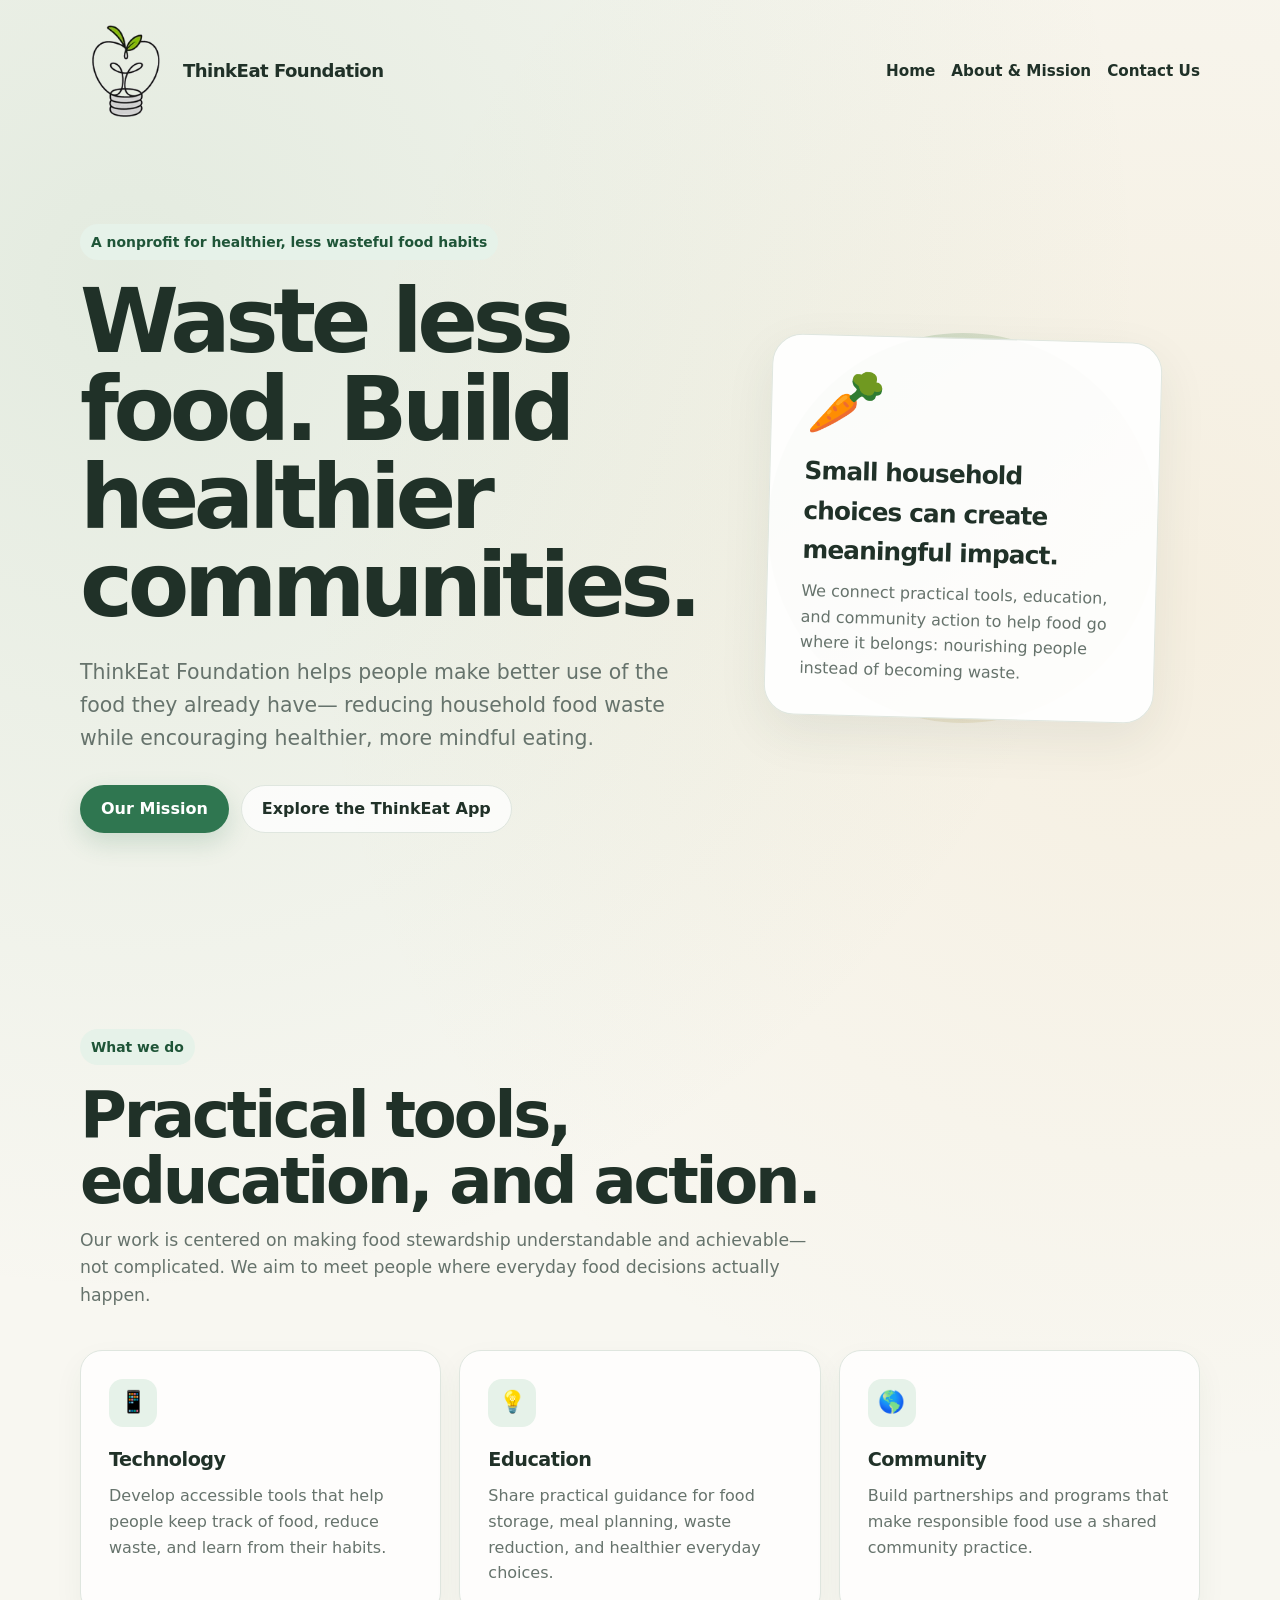
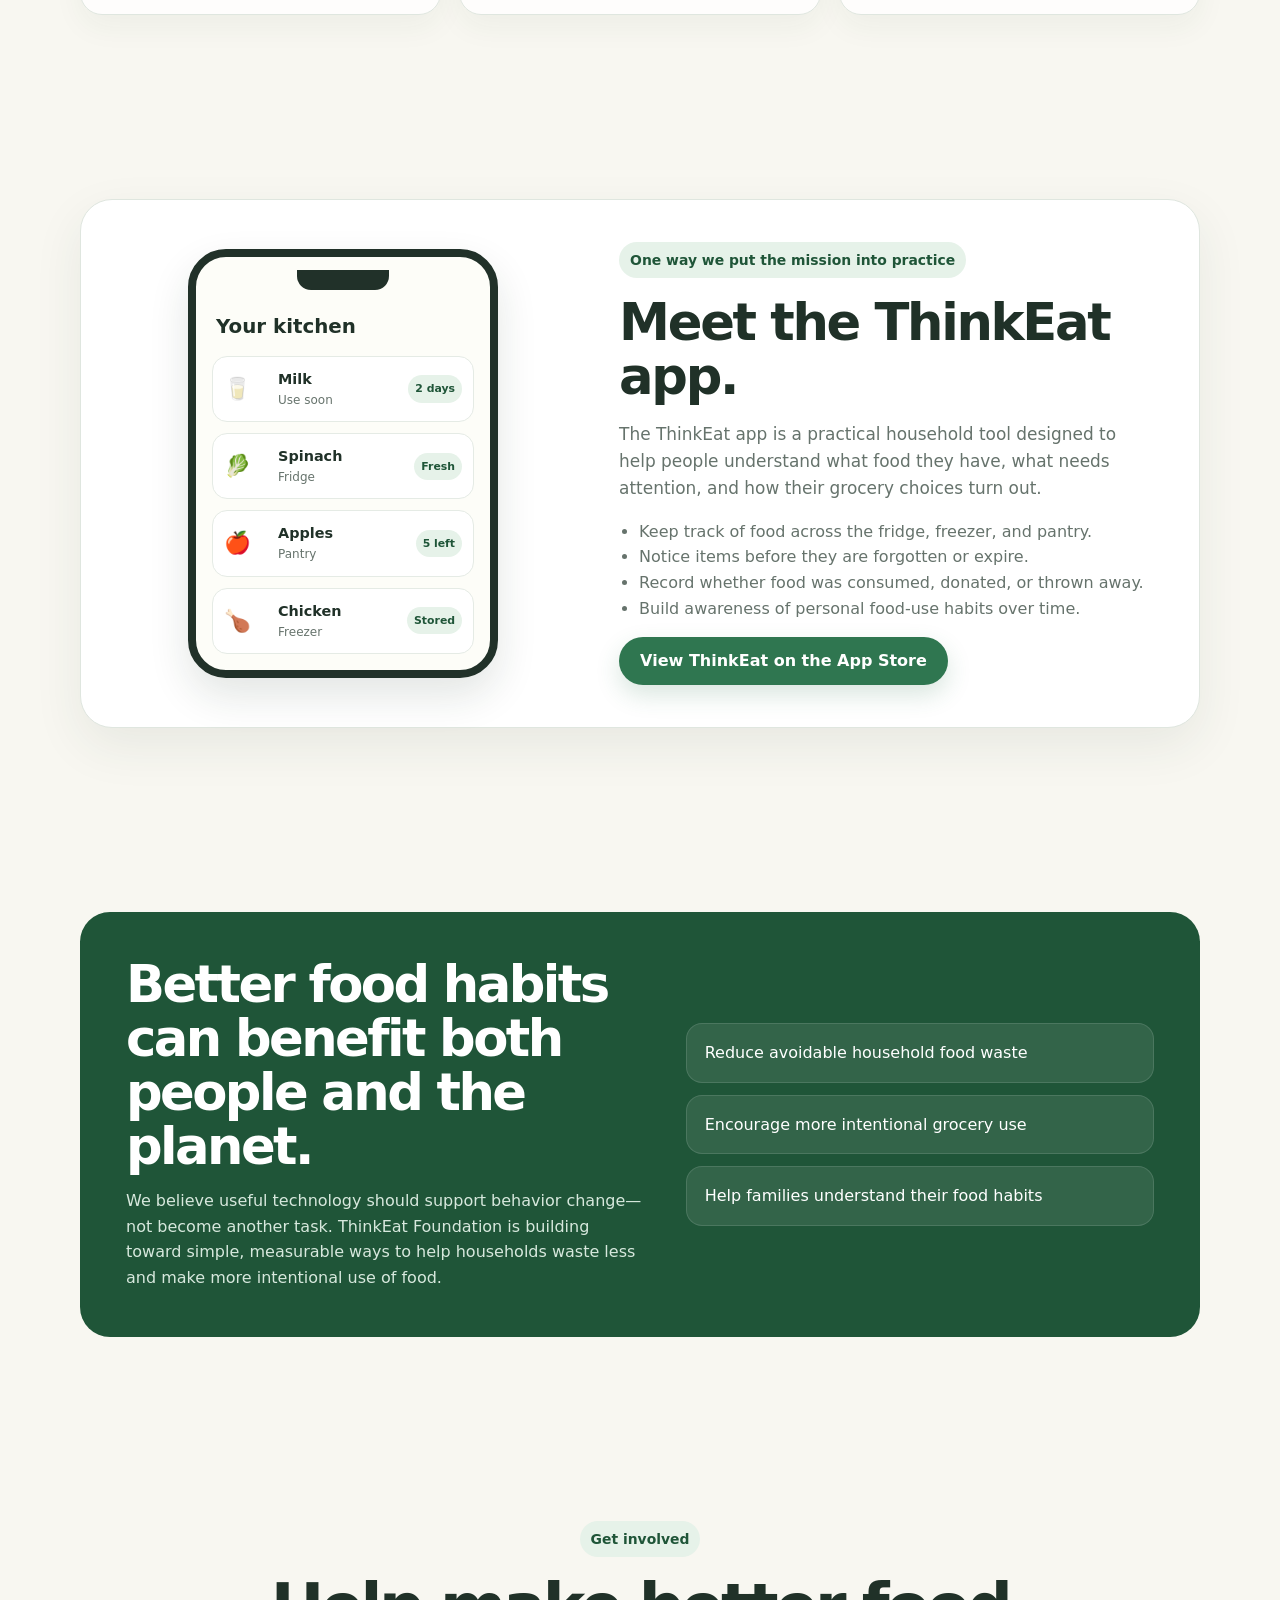
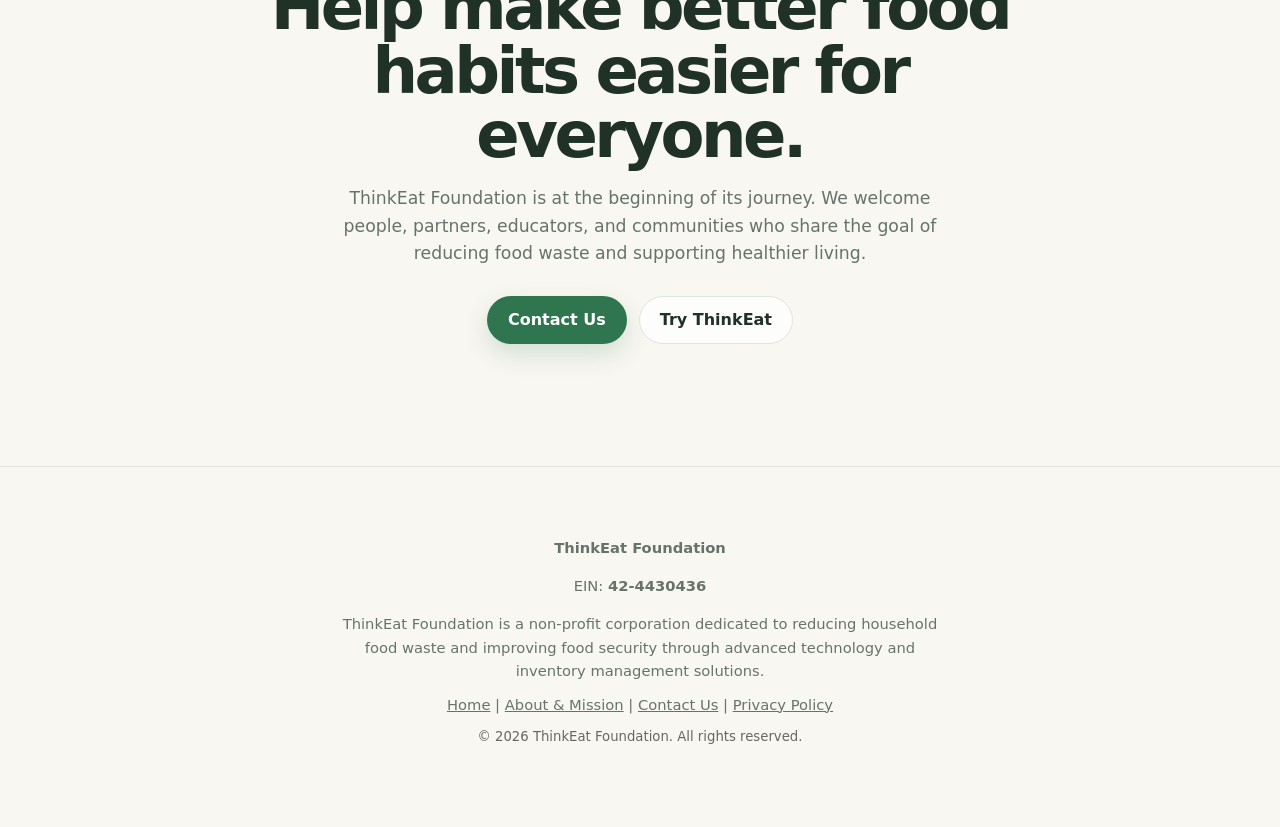
==== index.html @ 9c3da6f4 "Remove mailing address from public website" ====
<!doctype html>
<html lang="en">
<head>
  <meta charset="utf-8" />
  <meta name="viewport" content="width=device-width, initial-scale=1" />
  <title>ThinkEat Foundation — Less Food Waste. Healthier Communities.</title>
  <link rel="icon" type="image/png" href="[data-uri]" />
  <meta name="description" content="ThinkEat Foundation is a nonprofit working to reduce food waste and help people make healthier, more mindful use of the food they already have." />
  <style>
    :root{
      --bg:#f8f7f1;
      --surface:#ffffff;
      --ink:#203128;
      --muted:#66736c;
      --green:#2f7650;
      --green-dark:#1f5538;
      --green-soft:#e6f2e9;
      --gold:#dca54a;
      --line:#dfe6df;
      --radius:22px;
      --shadow:0 18px 50px rgba(36,70,49,.08);
      --max:1120px;
    }
    *{box-sizing:border-box}
    html{scroll-behavior:smooth}
    body{
      margin:0;
      font-family:Inter,ui-sans-serif,system-ui,-apple-system,BlinkMacSystemFont,"Segoe UI",sans-serif;
      color:var(--ink);
      background:
        radial-gradient(circle at 10% 7%,rgba(77,148,97,.12),transparent 26%),
        radial-gradient(circle at 92% 15%,rgba(220,165,74,.10),transparent 24%),
        var(--bg);
      line-height:1.6;
    }
    a{color:inherit}
    .wrap{width:min(calc(100% - 40px),var(--max));margin:auto}
    .nav{
      display:flex;align-items:center;justify-content:space-between;
      gap:22px;padding:25px 0;
    }
    .brand{
      display:flex;align-items:center;gap:11px;
      text-decoration:none;font-size:1.13rem;font-weight:800;letter-spacing:-.03em;
    }
    .mark svg{width:100%;height:100%;display:block}
    .mark{
      width:92px;height:92px;flex:0 0 auto;
      display:block;background:transparent;overflow:visible;
    }
    .mark img{width:100%;height:100%;display:block;object-fit:contain}
    .navlinks{display:flex;gap:16px;align-items:center;flex-wrap:wrap;font-size:.95rem;font-weight:700}
    .navlinks a{text-decoration:none}
    .button{
      display:inline-flex;align-items:center;justify-content:center;
      min-height:48px;padding:0 20px;border-radius:999px;
      text-decoration:none;font-weight:750;border:1px solid transparent;
      transition:.16s ease;
    }
    .button:hover{transform:translateY(-1px)}
    .primary{background:var(--green);color:#fff;box-shadow:0 10px 24px rgba(47,118,80,.18)}
    .primary:hover{background:var(--green-dark)}
    .secondary{background:rgba(255,255,255,.76);border-color:var(--line)}
    .hero{
      display:grid;grid-template-columns:1.08fr .92fr;gap:64px;
      align-items:center;padding:82px 0 104px;
    }
    .eyebrow{
      display:inline-flex;padding:7px 11px;border-radius:999px;
      background:var(--green-soft);color:var(--green-dark);
      font-size:.87rem;font-weight:800;margin-bottom:18px;
    }
    h1{
      margin:0;max-width:760px;
      font-size:clamp(3rem,7vw,5.8rem);
      line-height:.98;letter-spacing:-.06em;
    }
    .hero p{
      max-width:690px;margin:27px 0 30px;
      font-size:clamp(1.08rem,2vw,1.28rem);color:var(--muted);
    }
    .actions{display:flex;gap:12px;flex-wrap:wrap}
    .hero-art{
      position:relative;min-height:460px;display:grid;place-items:center;
    }
    .circle{
      position:absolute;width:390px;height:390px;border-radius:50%;
      background:linear-gradient(145deg,rgba(64,137,87,.22),rgba(220,165,74,.16));
    }
    .mission-card{
      position:relative;width:min(390px,88vw);padding:34px;
      background:rgba(255,255,255,.92);border:1px solid var(--line);
      border-radius:30px;box-shadow:var(--shadow);transform:rotate(1.5deg);
    }
    .mission-card .big{font-size:4rem;line-height:1}
    .mission-card h3{font-size:1.55rem;margin:18px 0 8px;letter-spacing:-.035em}
    .mission-card p{margin:0;font-size:1rem;color:var(--muted)}
    section{padding:92px 0}
    .section-head{max-width:760px;margin-bottom:40px}
    .section-head h2{
      margin:0 0 12px;font-size:clamp(2.25rem,5vw,4rem);
      line-height:1.03;letter-spacing:-.05em;
    }
    .section-head p{margin:0;color:var(--muted);font-size:1.08rem}
    .grid3{display:grid;grid-template-columns:repeat(3,1fr);gap:18px}
    .card{
      background:rgba(255,255,255,.82);border:1px solid var(--line);
      border-radius:var(--radius);padding:28px;box-shadow:0 12px 30px rgba(36,70,49,.05);
    }
    .icon{
      width:48px;height:48px;border-radius:14px;display:grid;place-items:center;
      background:var(--green-soft);font-size:1.35rem;margin-bottom:18px;
    }
    .card h3{margin:0 0 8px;font-size:1.2rem;letter-spacing:-.025em}
    .card p{margin:0;color:var(--muted)}
    .app{
      display:grid;grid-template-columns:.9fr 1.1fr;gap:56px;align-items:center;
      padding:42px;border-radius:32px;background:#fff;border:1px solid var(--line);
      box-shadow:var(--shadow);
    }
    .phone{
      width:min(310px,85vw);margin:auto;padding:16px;
      border:8px solid #213129;border-radius:38px;background:#fdfdf8;
      box-shadow:0 18px 40px rgba(22,46,30,.12);
    }
    .notch{width:92px;height:20px;background:#213129;margin:-3px auto 15px;border-radius:0 0 14px 14px}
    .screen{display:grid;gap:11px}
    .screen h4{margin:6px 4px 2px;font-size:1.24rem}
    .food{
      display:grid;grid-template-columns:44px 1fr auto;align-items:center;gap:10px;
      border:1px solid #e5ebe5;border-radius:15px;padding:11px;background:#fff;
    }
    .food span:first-child{font-size:1.35rem}
    .food strong{display:block;font-size:.9rem}
    .food small{display:block;color:var(--muted);font-size:.75rem}
    .tag{font-size:.68rem;padding:5px 7px;border-radius:999px;background:var(--green-soft);color:var(--green-dark);font-weight:800}
    .appcopy h2{font-size:clamp(2rem,4vw,3.25rem);line-height:1.05;letter-spacing:-.045em;margin:0 0 16px}
    .appcopy p{color:var(--muted);font-size:1.06rem}
    .appcopy ul{padding-left:20px;color:var(--muted)}
    .impact-band{
      background:var(--green-dark);color:#fff;border-radius:30px;padding:46px;
      display:grid;grid-template-columns:1.05fr .95fr;gap:42px;align-items:center;
    }
    .impact-band h2{margin:0;font-size:clamp(2.1rem,4vw,3.6rem);line-height:1.05;letter-spacing:-.05em}
    .impact-band p{margin:15px 0 0;color:#d7e8dd}
    .impact-points{display:grid;gap:12px}
    .impact-points div{
      padding:16px 18px;border-radius:16px;background:rgba(255,255,255,.09);
      border:1px solid rgba(255,255,255,.12);
    }
    .cta{text-align:center;max-width:820px;margin:auto}
    .cta h2{font-size:clamp(2.3rem,5vw,4.3rem);line-height:1;letter-spacing:-.055em;margin:0 0 18px}
    .cta p{color:var(--muted);font-size:1.08rem;margin:0 auto 28px;max-width:650px}
    footer{
      border-top:1px solid var(--line);padding:34px 0 46px;margin-top:30px;
      color:var(--muted);font-size:.92rem;
    }
    .footer-inner{display:flex;justify-content:space-between;gap:20px;flex-wrap:wrap}
    .footer-legal{display:flex;gap:18px;align-items:center;flex-wrap:wrap}
    .footer-legal a{color:var(--green-dark);text-decoration:none}
    .footer-legal a:hover{text-decoration:underline}
    @media(max-width:820px){
      .hero,.app,.impact-band{grid-template-columns:1fr}
      .hero{padding-top:48px;gap:34px}
      .hero-art{min-height:370px}
      .grid3{grid-template-columns:1fr}
      .app{padding:28px}
      section{padding:70px 0}
    }
    @media(max-width:700px){.nav{align-items:flex-start;flex-direction:column;gap:13px;padding:16px 0}}
  </style>
</head>
<body>
  <header class="wrap">
    <nav class="nav">
      <a class="brand" href="index.html" aria-label="ThinkEat Foundation home">
        <span class="mark"><img src="[data-uri]" alt="ThinkEat Foundation logo" /></span>
        <span>ThinkEat Foundation</span>
      </a>
      <div class="navlinks">
        <a href="index.html">Home</a>
        <a href="about.html">About &amp; Mission</a>
        <a href="contact.html">Contact Us</a>
      </div>
    </nav>
  </header>

  <main id="top">
    <div class="wrap hero">
      <div>
        <span class="eyebrow">A nonprofit for healthier, less wasteful food habits</span>
        <h1>Waste less food. Build healthier communities.</h1>
        <p>
          ThinkEat Foundation helps people make better use of the food they already have—
          reducing household food waste while encouraging healthier, more mindful eating.
        </p>
        <div class="actions">
          <a class="button primary" href="about.html">Our Mission</a>
          <a class="button secondary" href="about.html">Explore the ThinkEat App</a>
        </div>
      </div>

      <div class="hero-art" aria-hidden="true">
        <div class="circle"></div>
        <div class="mission-card">
          <div class="big">🥕</div>
          <h3>Small household choices can create meaningful impact.</h3>
          <p>
            We connect practical tools, education, and community action to help food go
            where it belongs: nourishing people instead of becoming waste.
          </p>
        </div>
      </div>
    </div>

    <section id="work">
      <div class="wrap">
        <div class="section-head">
          <span class="eyebrow">What we do</span>
          <h2>Practical tools, education, and action.</h2>
          <p>
            Our work is centered on making food stewardship understandable and achievable—
            not complicated. We aim to meet people where everyday food decisions actually happen.
          </p>
        </div>

        <div class="grid3">
          <article class="card">
            <div class="icon">📱</div>
            <h3>Technology</h3>
            <p>Develop accessible tools that help people keep track of food, reduce waste, and learn from their habits.</p>
          </article>
          <article class="card">
            <div class="icon">💡</div>
            <h3>Education</h3>
            <p>Share practical guidance for food storage, meal planning, waste reduction, and healthier everyday choices.</p>
          </article>
          <article class="card">
            <div class="icon">🌎</div>
            <h3>Community</h3>
            <p>Build partnerships and programs that make responsible food use a shared community practice.</p>
          </article>
        </div>
      </div>
    </section>

    <section id="app">
      <div class="wrap">
        <div class="app">
          <div>
            <div class="phone" aria-label="Illustration of the ThinkEat app">
              <div class="notch"></div>
              <div class="screen">
                <h4>Your kitchen</h4>
                <div class="food">
                  <span>🥛</span><div><strong>Milk</strong><small>Use soon</small></div><span class="tag">2 days</span>
                </div>
                <div class="food">
                  <span>🥬</span><div><strong>Spinach</strong><small>Fridge</small></div><span class="tag">Fresh</span>
                </div>
                <div class="food">
                  <span>🍎</span><div><strong>Apples</strong><small>Pantry</small></div><span class="tag">5 left</span>
                </div>
                <div class="food">
                  <span>🍗</span><div><strong>Chicken</strong><small>Freezer</small></div><span class="tag">Stored</span>
                </div>
              </div>
            </div>
          </div>

          <div class="appcopy">
            <span class="eyebrow">One way we put the mission into practice</span>
            <h2>Meet the ThinkEat app.</h2>
            <p>
              The ThinkEat app is a practical household tool designed to help people understand
              what food they have, what needs attention, and how their grocery choices turn out.
            </p>
            <ul>
              <li>Keep track of food across the fridge, freezer, and pantry.</li>
              <li>Notice items before they are forgotten or expire.</li>
              <li>Record whether food was consumed, donated, or thrown away.</li>
              <li>Build awareness of personal food-use habits over time.</li>
            </ul>
            <a class="button primary" href="https://apps.apple.com/us/app/thinkeat/id6796200052">View ThinkEat on the App Store</a>
          </div>
        </div>
      </div>
    </section>

    <section>
      <div class="wrap">
        <div class="impact-band">
          <div>
            <h2>Better food habits can benefit both people and the planet.</h2>
            <p>
              We believe useful technology should support behavior change—not become another task.
              ThinkEat Foundation is building toward simple, measurable ways to help households waste
              less and make more intentional use of food.
            </p>
          </div>
          <div class="impact-points">
            <div>Reduce avoidable household food waste</div>
            <div>Encourage more intentional grocery use</div>
            <div>Help families understand their food habits</div>
          </div>
        </div>
      </div>
    </section>

    <section id="get-involved">
      <div class="wrap cta">
        <span class="eyebrow">Get involved</span>
        <h2>Help make better food habits easier for everyone.</h2>
        <p>
          ThinkEat Foundation is at the beginning of its journey. We welcome people, partners,
          educators, and communities who share the goal of reducing food waste and supporting healthier living.
        </p>
        <div class="actions" style="justify-content:center">
          <a class="button primary" href="contact.html">Contact Us</a>
          <a class="button secondary" href="about.html">Try ThinkEat</a>
        </div>
      </div>
    </section>
  </main>

  <footer>
    <div style="text-align: center; padding: 20px; line-height: 1.6;">
      <p><strong>ThinkEat Foundation</strong></p>
      <p>EIN: <strong>42-4430436</strong></p>
      <p style="max-width: 600px; margin: 0 auto;">ThinkEat Foundation is a non-profit corporation dedicated to reducing household food waste and improving food security through advanced technology and inventory management solutions.</p>
      <nav style="margin-top: 10px;" aria-label="Site navigation">
        <a href="index.html">Home</a> |
        <a href="about.html">About &amp; Mission</a> |
        <a href="contact.html">Contact Us</a> |
        <a href="privacy.html">Privacy Policy</a>
      </nav>
      <p style="font-size: 0.9em; color: #666; margin-top: 10px;">© 2026 ThinkEat Foundation. All rights reserved.</p>
    </div>
  </footer>
</body>
</html>
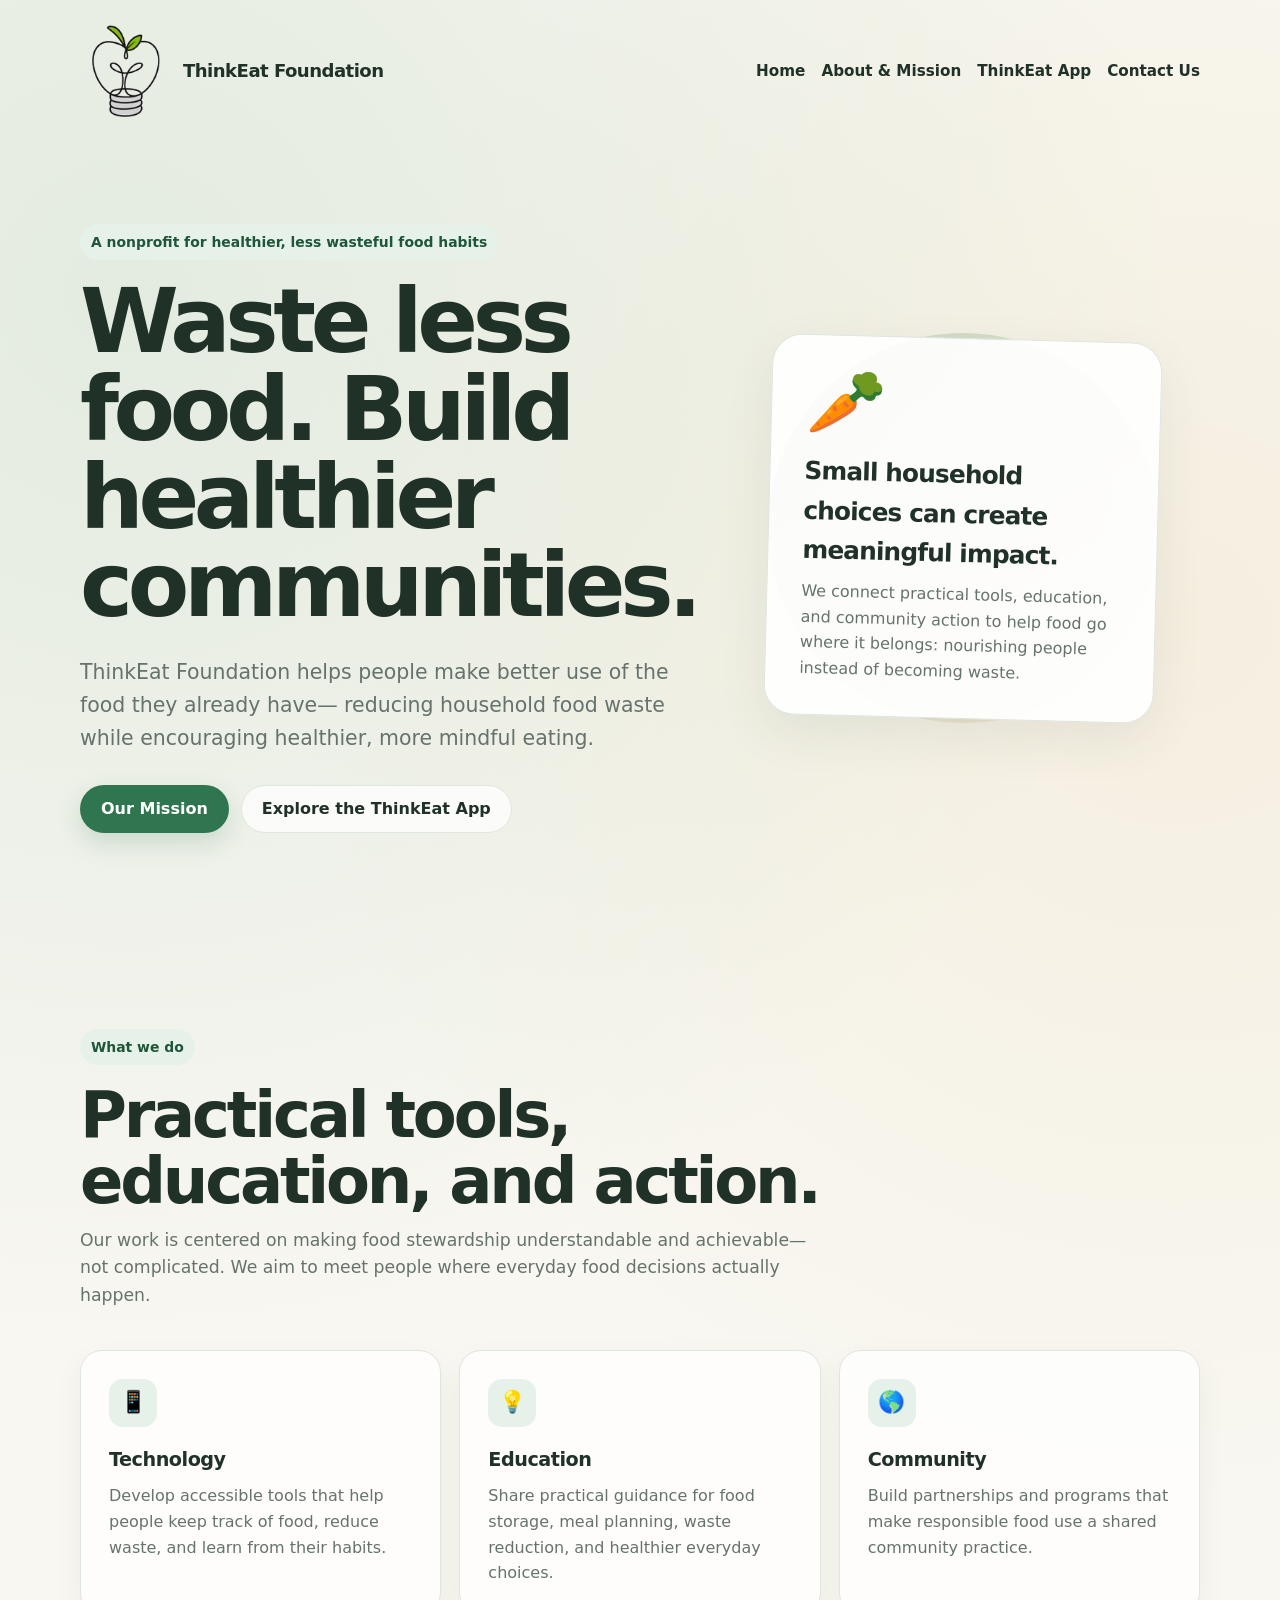
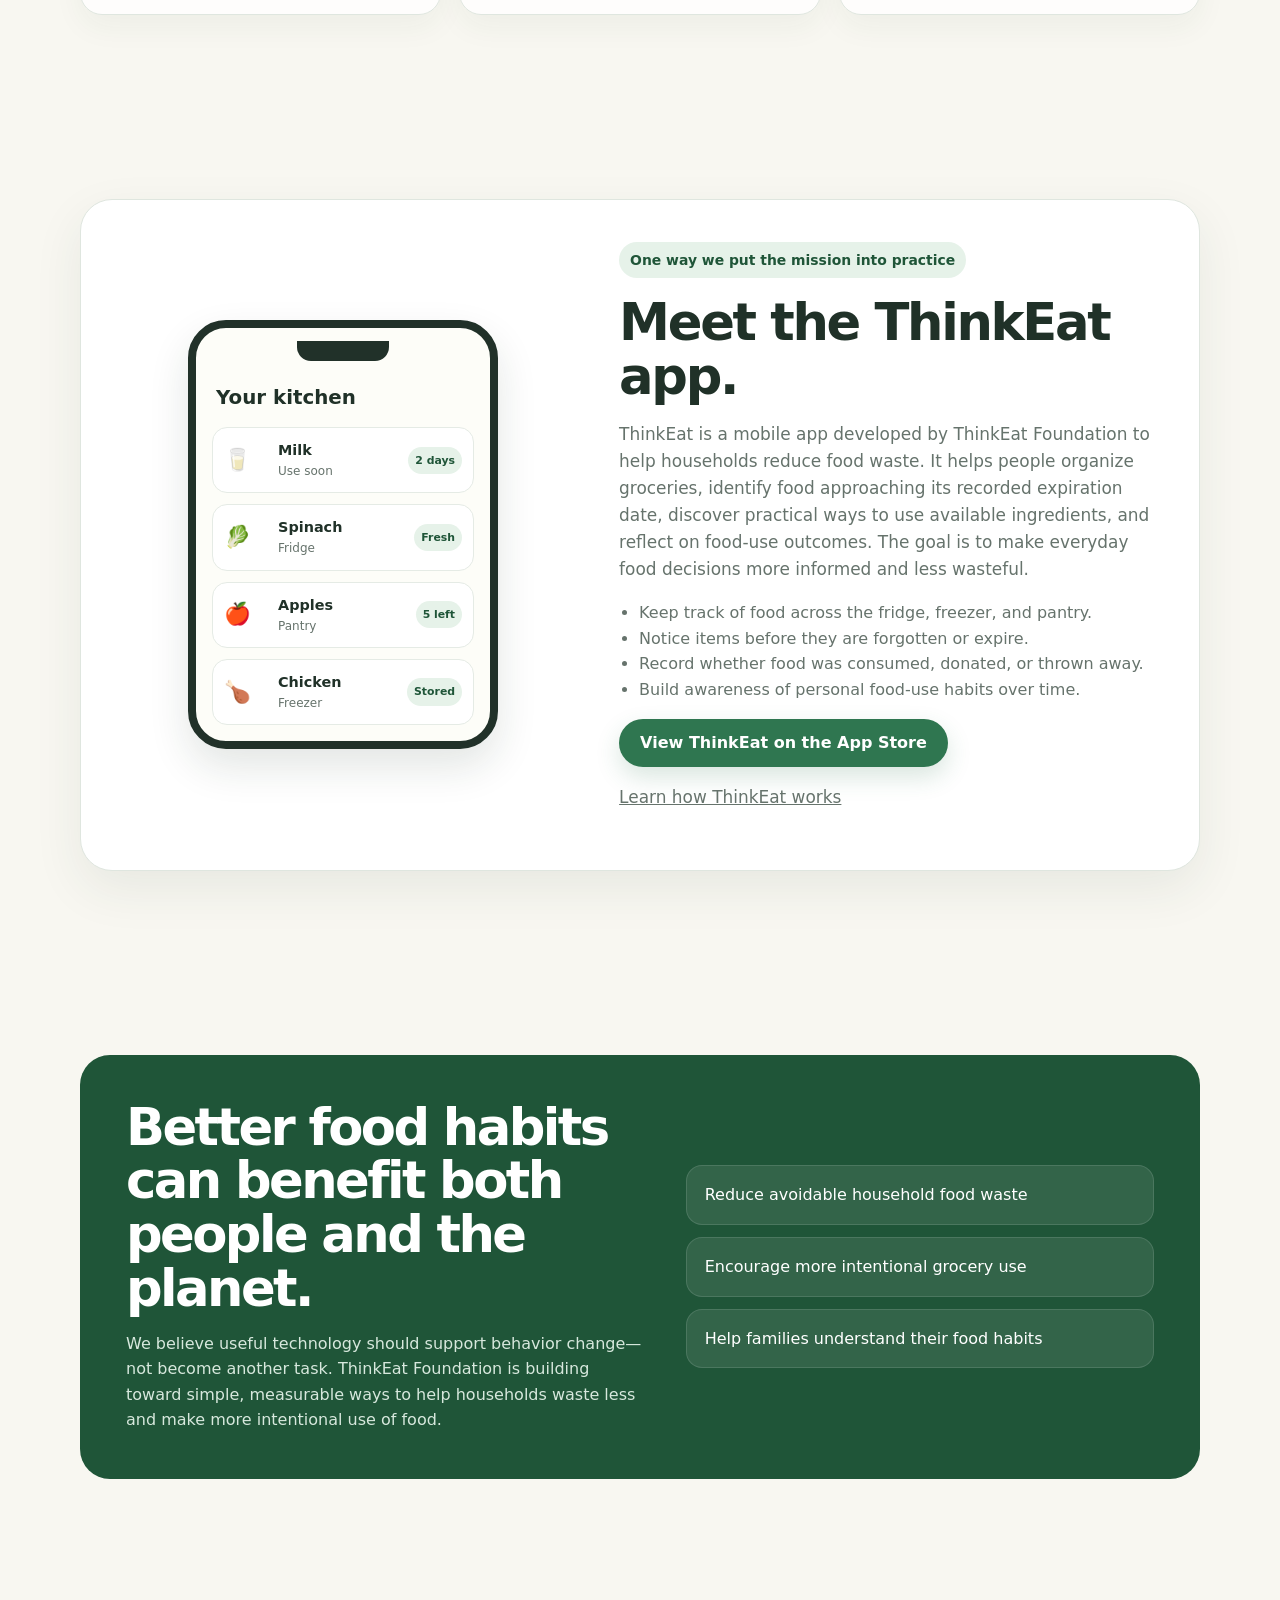
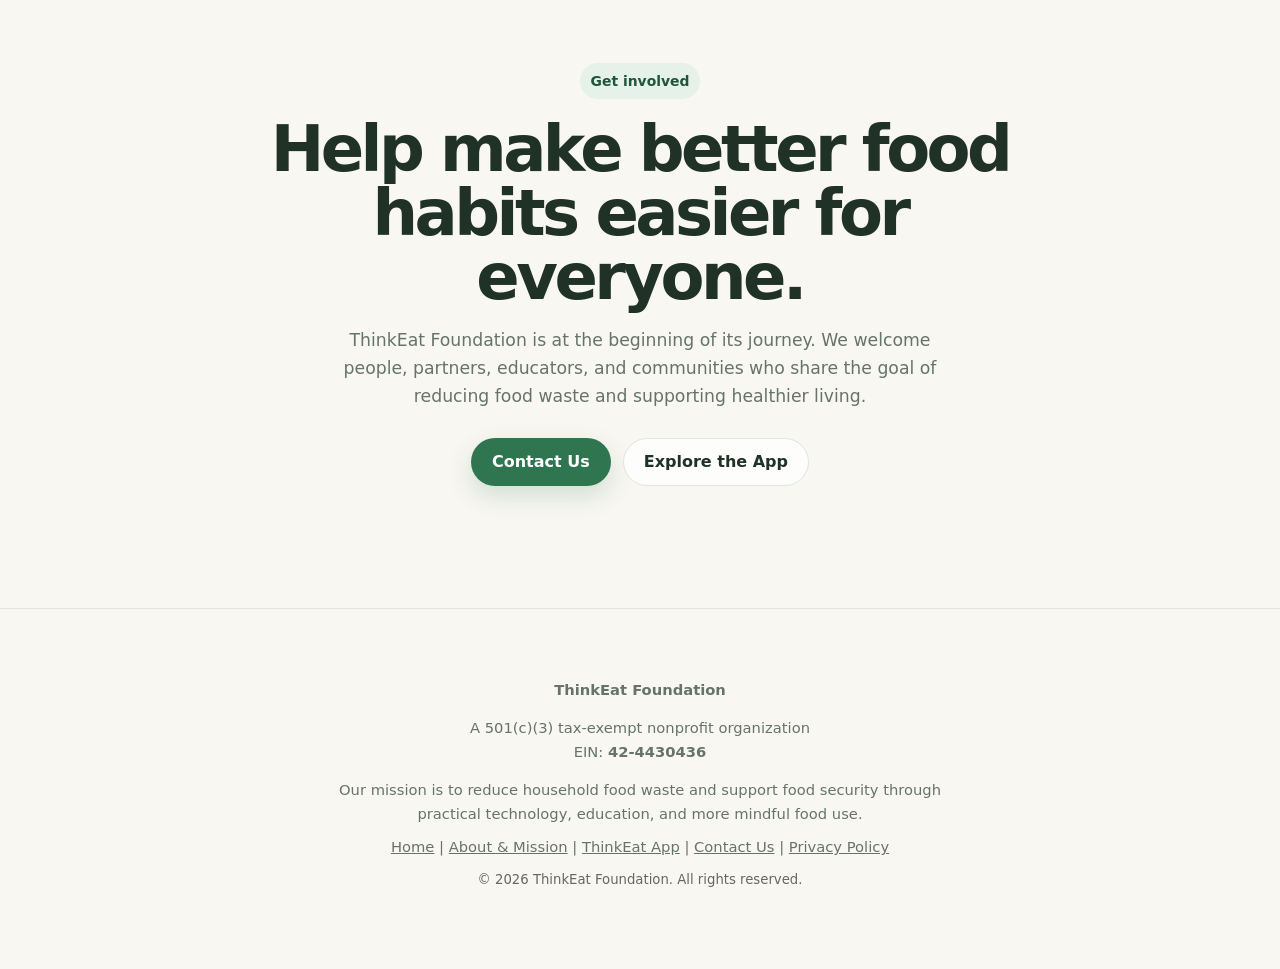
==== commit 49db9125: "Improve nonprofit identity, navigation and website content" ====
--- a/index.html
+++ b/index.html
@@ -169,6 +169,8 @@
     }
     @media(max-width:700px){.nav{align-items:flex-start;flex-direction:column;gap:13px;padding:16px 0}}
   </style>
+  <script src="analytics-config.js" defer></script>
+  <script src="analytics.js" defer></script>
 </head>
 <body>
   <header class="wrap">
@@ -180,7 +182,7 @@
       <div class="navlinks">
         <a href="index.html">Home</a>
         <a href="about.html">About &amp; Mission</a>
-        <a href="contact.html">Contact Us</a>
+        <a href="app.html">ThinkEat App</a> <a href="contact.html">Contact Us</a>
       </div>
     </nav>
   </header>
@@ -196,7 +198,7 @@
         </p>
         <div class="actions">
           <a class="button primary" href="about.html">Our Mission</a>
-          <a class="button secondary" href="about.html">Explore the ThinkEat App</a>
+          <a class="button secondary" href="app.html">Explore the ThinkEat App</a>
         </div>
       </div>
 
@@ -272,8 +274,7 @@
             <span class="eyebrow">One way we put the mission into practice</span>
             <h2>Meet the ThinkEat app.</h2>
             <p>
-              The ThinkEat app is a practical household tool designed to help people understand
-              what food they have, what needs attention, and how their grocery choices turn out.
+              ThinkEat is a mobile app developed by ThinkEat Foundation to help households reduce food waste. It helps people organize groceries, identify food approaching its recorded expiration date, discover practical ways to use available ingredients, and reflect on food-use outcomes. The goal is to make everyday food decisions more informed and less wasteful.
             </p>
             <ul>
               <li>Keep track of food across the fridge, freezer, and pantry.</li>
@@ -281,7 +282,7 @@
               <li>Record whether food was consumed, donated, or thrown away.</li>
               <li>Build awareness of personal food-use habits over time.</li>
             </ul>
-            <a class="button primary" href="https://apps.apple.com/us/app/thinkeat/id6796200052">View ThinkEat on the App Store</a>
+            <a class="button primary" href="https://apps.apple.com/us/app/thinkeat/id6796200052" rel="noopener noreferrer" target="_blank">View ThinkEat on the App Store</a><p><a href="app.html">Learn how ThinkEat works</a></p>
           </div>
         </div>
       </div>
@@ -317,25 +318,12 @@
         </p>
         <div class="actions" style="justify-content:center">
           <a class="button primary" href="contact.html">Contact Us</a>
-          <a class="button secondary" href="about.html">Try ThinkEat</a>
+          <a class="button secondary" href="app.html">Explore the App</a>
         </div>
       </div>
     </section>
   </main>
 
-  <footer>
-    <div style="text-align: center; padding: 20px; line-height: 1.6;">
-      <p><strong>ThinkEat Foundation</strong></p>
-      <p>EIN: <strong>42-4430436</strong></p>
-      <p style="max-width: 600px; margin: 0 auto;">ThinkEat Foundation is a non-profit corporation dedicated to reducing household food waste and improving food security through advanced technology and inventory management solutions.</p>
-      <nav style="margin-top: 10px;" aria-label="Site navigation">
-        <a href="index.html">Home</a> |
-        <a href="about.html">About &amp; Mission</a> |
-        <a href="contact.html">Contact Us</a> |
-        <a href="privacy.html">Privacy Policy</a>
-      </nav>
-      <p style="font-size: 0.9em; color: #666; margin-top: 10px;">© 2026 ThinkEat Foundation. All rights reserved.</p>
-    </div>
-  </footer>
+  <footer><div style="text-align:center;padding:20px;line-height:1.6;"><p><strong>ThinkEat Foundation</strong></p><p>A 501(c)(3) tax-exempt nonprofit organization<br>EIN: <strong>42-4430436</strong></p><p style="max-width:650px;margin:0 auto;">Our mission is to reduce household food waste and support food security through practical technology, education, and more mindful food use.</p><nav style="margin-top:10px;" aria-label="Footer navigation"><a href="index.html">Home</a> | <a href="about.html">About &amp; Mission</a> | <a href="app.html">ThinkEat App</a> | <a href="contact.html">Contact Us</a> | <a href="privacy.html">Privacy Policy</a></nav><p style="font-size:.9em;color:#666;margin-top:10px;">© 2026 ThinkEat Foundation. All rights reserved.</p></div></footer>
 </body>
 </html>
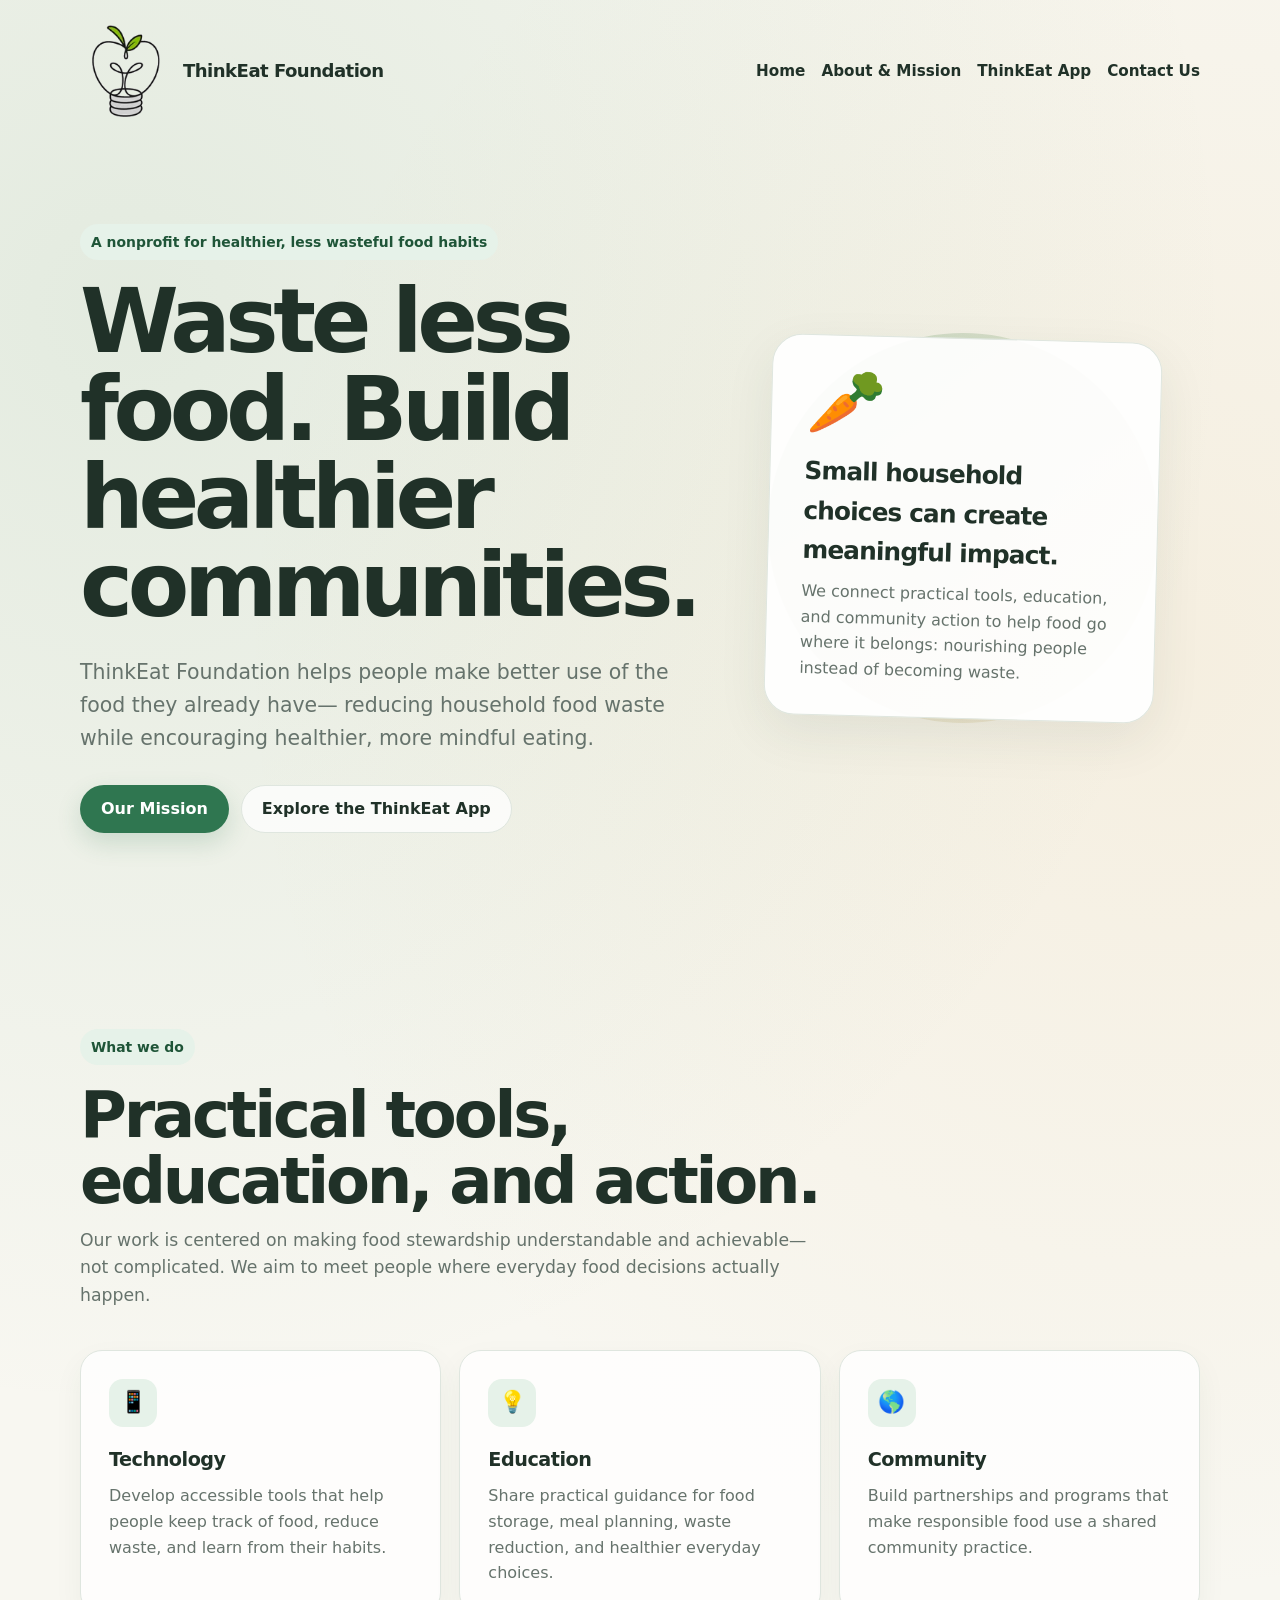
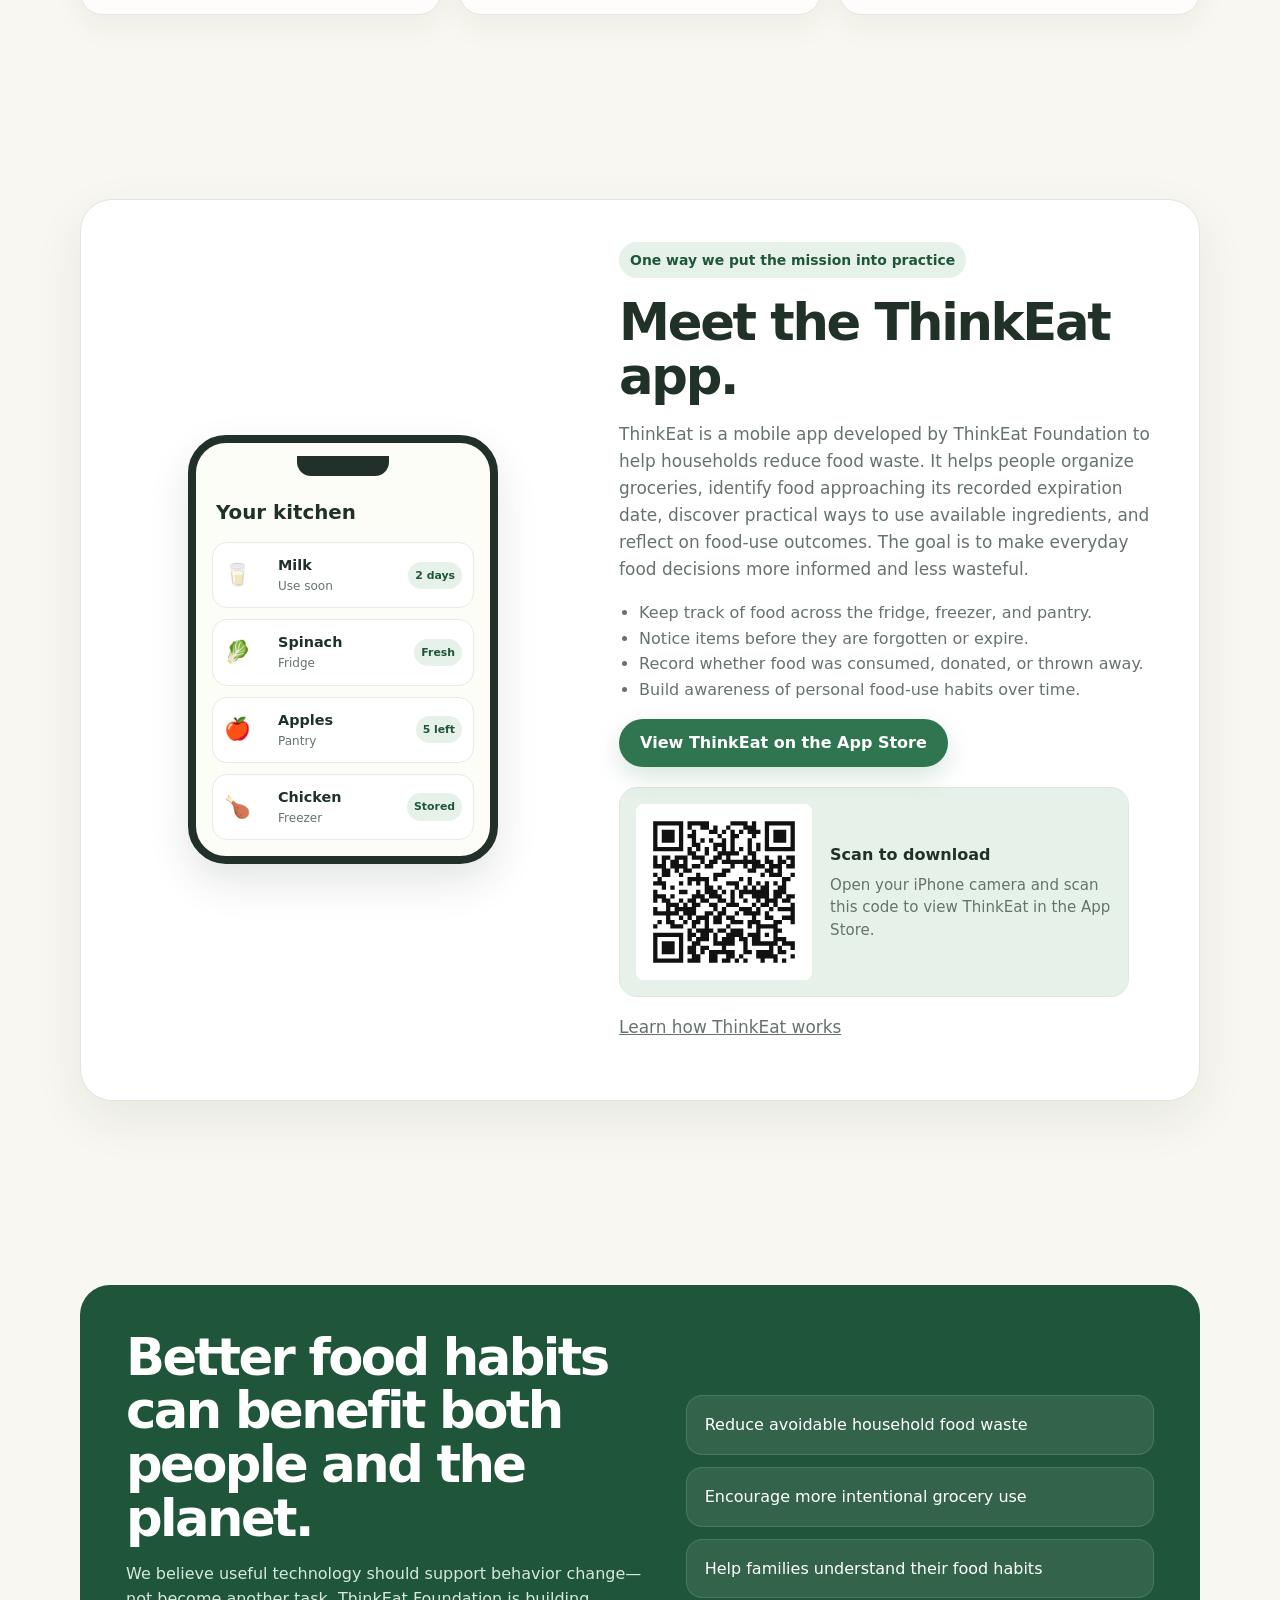
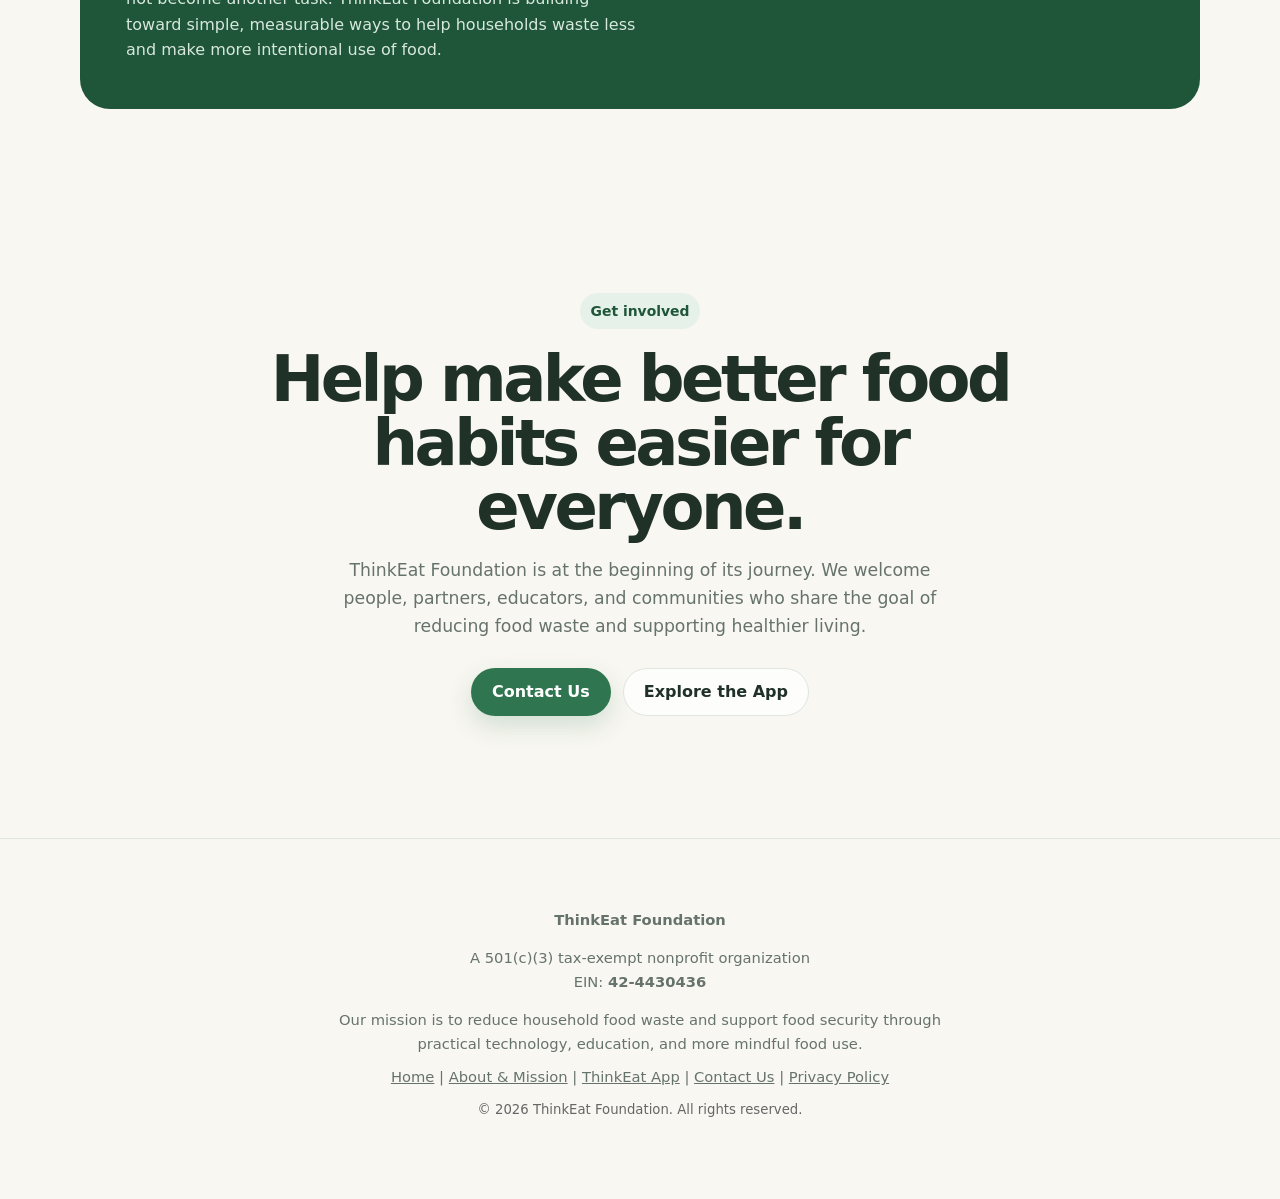
==== commit b9ee66f0: "Show App Store QR code in homepage app section" ====
--- a/index.html
+++ b/index.html
@@ -168,7 +168,15 @@
       section{padding:70px 0}
     }
     @media(max-width:700px){.nav{align-items:flex-start;flex-direction:column;gap:13px;padding:16px 0}}
-  </style>
+  
+    /* QR code is visible in the homepage app section as well as app.html. */
+    .home-app-qr{display:flex;align-items:center;gap:18px;margin-top:20px;padding:16px;border:1px solid var(--line);background:var(--green-soft);border-radius:18px;max-width:510px}
+    .home-app-qr a{display:block;flex:0 0 176px;line-height:0}
+    .home-app-qr img{display:block;width:176px;height:176px;max-width:100%;background:white;border-radius:8px}
+    .home-app-qr strong{display:block;color:var(--ink)}
+    .home-app-qr p{margin:6px 0 0;color:var(--muted);font-size:.94rem;line-height:1.5}
+    @media(max-width:460px){.home-app-qr{flex-direction:column;align-items:flex-start}.home-app-qr a{flex:0 0 auto}}
+</style>
   <script src="analytics-config.js" defer></script>
   <script src="analytics.js" defer></script>
 </head>
@@ -282,7 +290,14 @@
               <li>Record whether food was consumed, donated, or thrown away.</li>
               <li>Build awareness of personal food-use habits over time.</li>
             </ul>
-            <a class="button primary" href="https://apps.apple.com/us/app/thinkeat/id6796200052" rel="noopener noreferrer" target="_blank">View ThinkEat on the App Store</a><p><a href="app.html">Learn how ThinkEat works</a></p>
+            <a class="button primary" href="https://apps.apple.com/us/app/thinkeat/id6796200052" rel="noopener noreferrer" target="_blank">View ThinkEat on the App Store</a>
+            <div class="home-app-qr">
+              <a href="https://apps.apple.com/us/app/thinkeat/id6796200052" rel="noopener noreferrer" target="_blank" aria-label="Open ThinkEat on the Apple App Store">
+                <img src="assets/thinkeat-ios-app-store-qr.svg" width="176" height="176" alt="Scan this QR code to open ThinkEat on the Apple App Store" loading="lazy">
+              </a>
+              <div><strong>Scan to download</strong><p>Open your iPhone camera and scan this code to view ThinkEat in the App Store.</p></div>
+            </div>
+            <p><a href="app.html">Learn how ThinkEat works</a></p>
           </div>
         </div>
       </div>
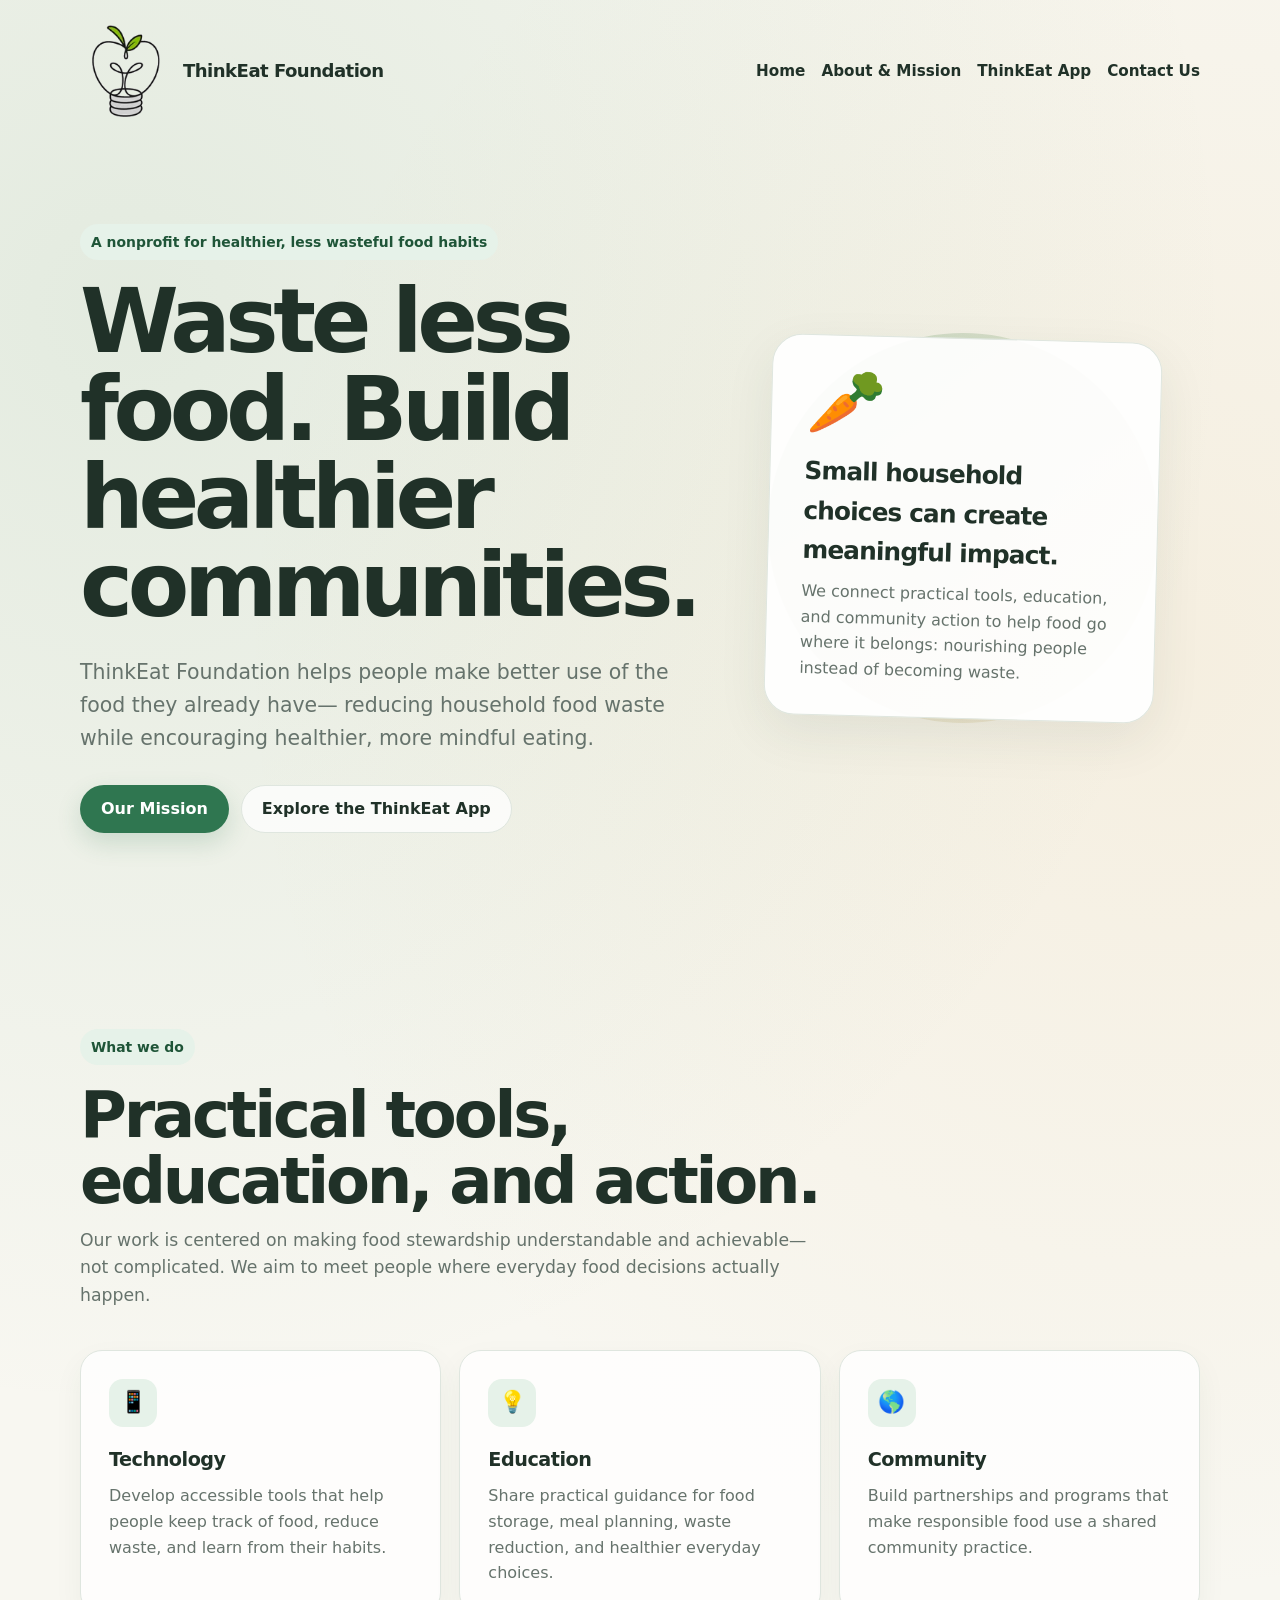
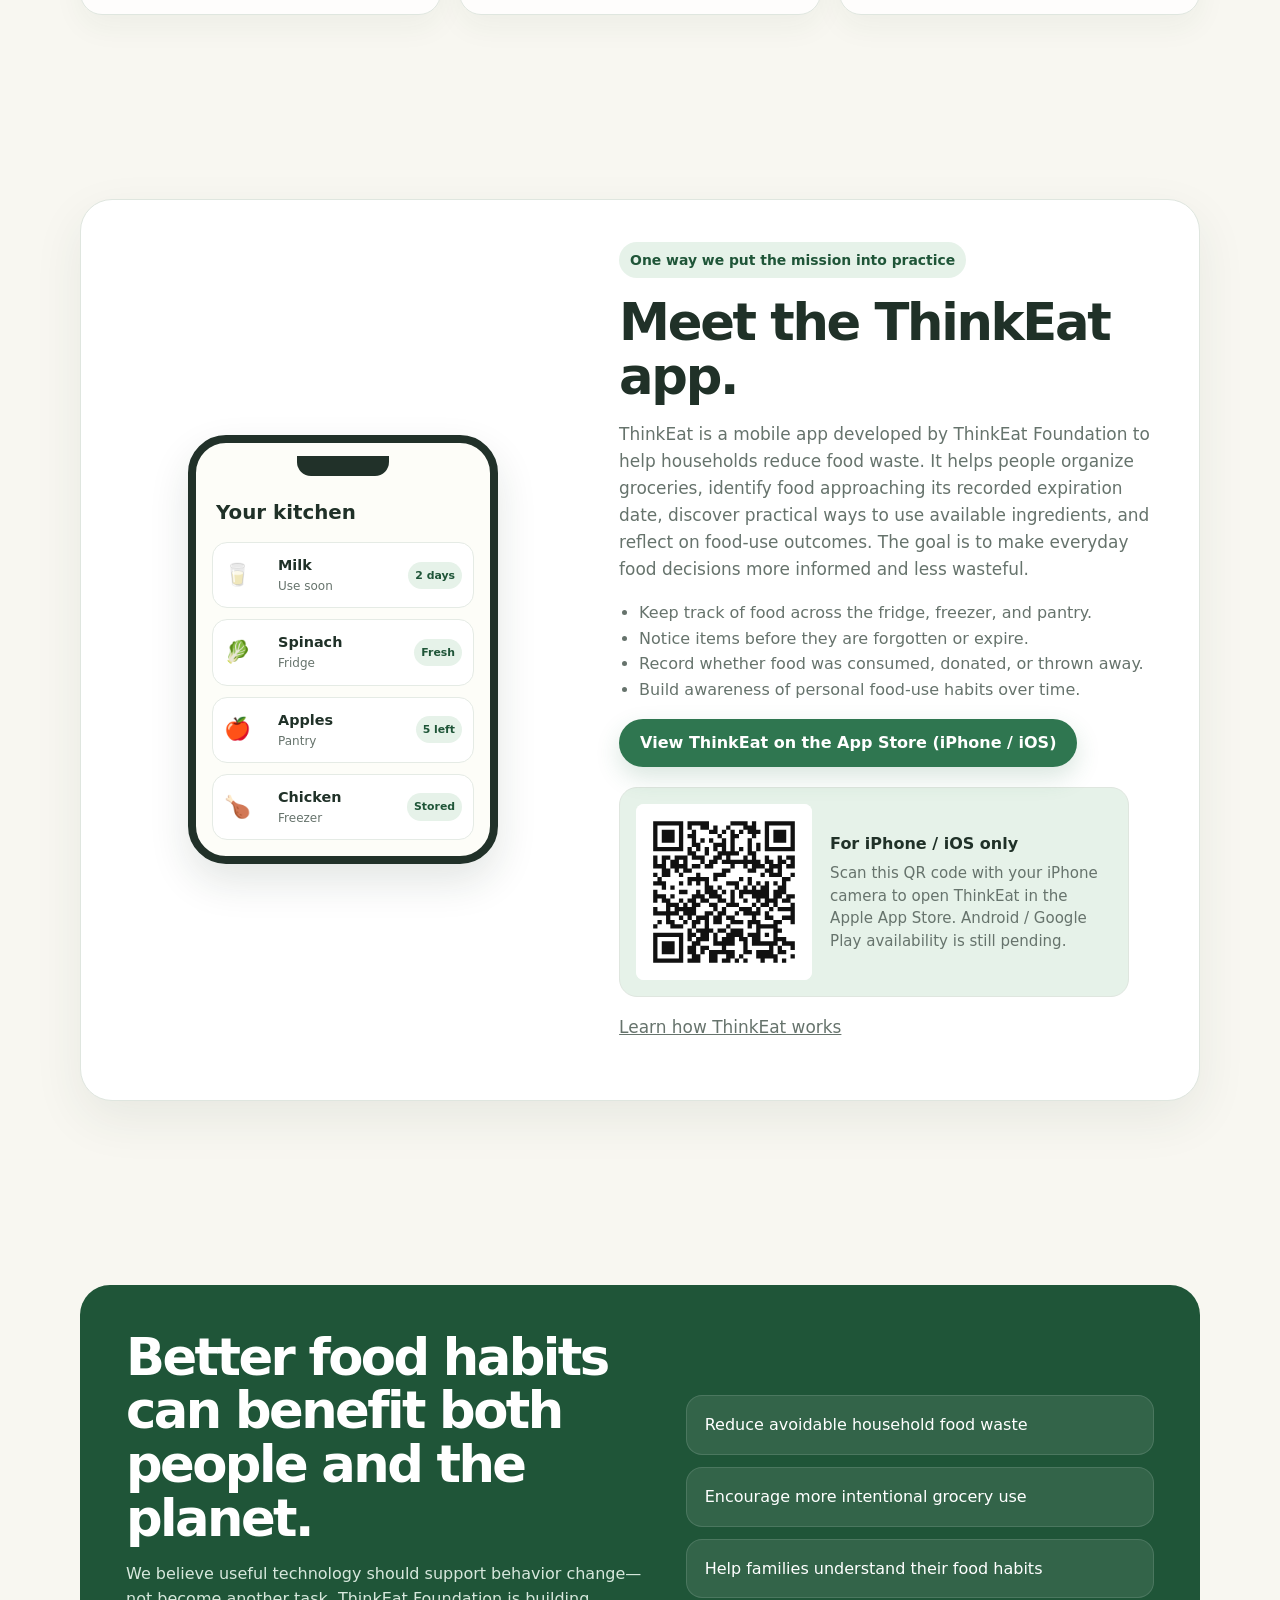
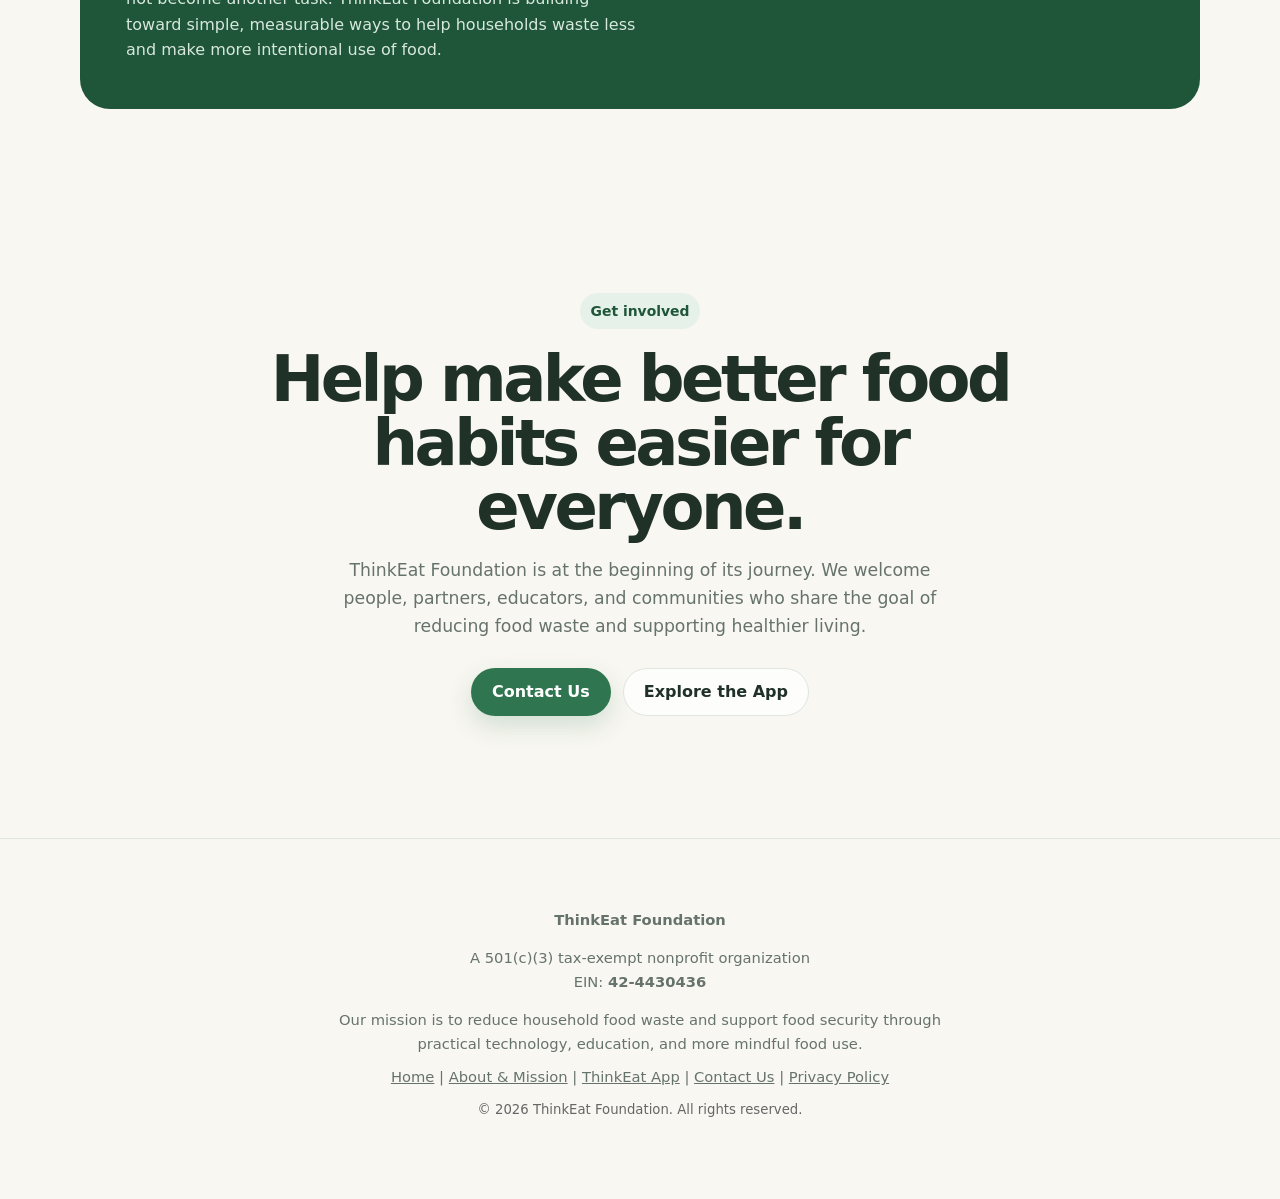
==== commit ef539a7c: "Clarify iOS-only QR code and pending Android availability" ====
--- a/index.html
+++ b/index.html
@@ -290,12 +290,12 @@
               <li>Record whether food was consumed, donated, or thrown away.</li>
               <li>Build awareness of personal food-use habits over time.</li>
             </ul>
-            <a class="button primary" href="https://apps.apple.com/us/app/thinkeat/id6796200052" rel="noopener noreferrer" target="_blank">View ThinkEat on the App Store</a>
+            <a class="button primary" href="https://apps.apple.com/us/app/thinkeat/id6796200052" rel="noopener noreferrer" target="_blank">View ThinkEat on the App Store (iPhone / iOS)</a>
             <div class="home-app-qr">
-              <a href="https://apps.apple.com/us/app/thinkeat/id6796200052" rel="noopener noreferrer" target="_blank" aria-label="Open ThinkEat on the Apple App Store">
-                <img src="assets/thinkeat-ios-app-store-qr.svg" width="176" height="176" alt="Scan this QR code to open ThinkEat on the Apple App Store" loading="lazy">
+              <a href="https://apps.apple.com/us/app/thinkeat/id6796200052" rel="noopener noreferrer" target="_blank" aria-label="Open ThinkEat for iPhone / iOS on the Apple App Store">
+                <img src="assets/thinkeat-ios-app-store-qr.svg" width="176" height="176" alt="iPhone / iOS QR code for ThinkEat on the Apple App Store" loading="lazy">
               </a>
-              <div><strong>Scan to download</strong><p>Open your iPhone camera and scan this code to view ThinkEat in the App Store.</p></div>
+              <div><strong>For iPhone / iOS only</strong><p>Scan this QR code with your iPhone camera to open ThinkEat in the Apple App Store. Android / Google Play availability is still pending.</p></div>
             </div>
             <p><a href="app.html">Learn how ThinkEat works</a></p>
           </div>
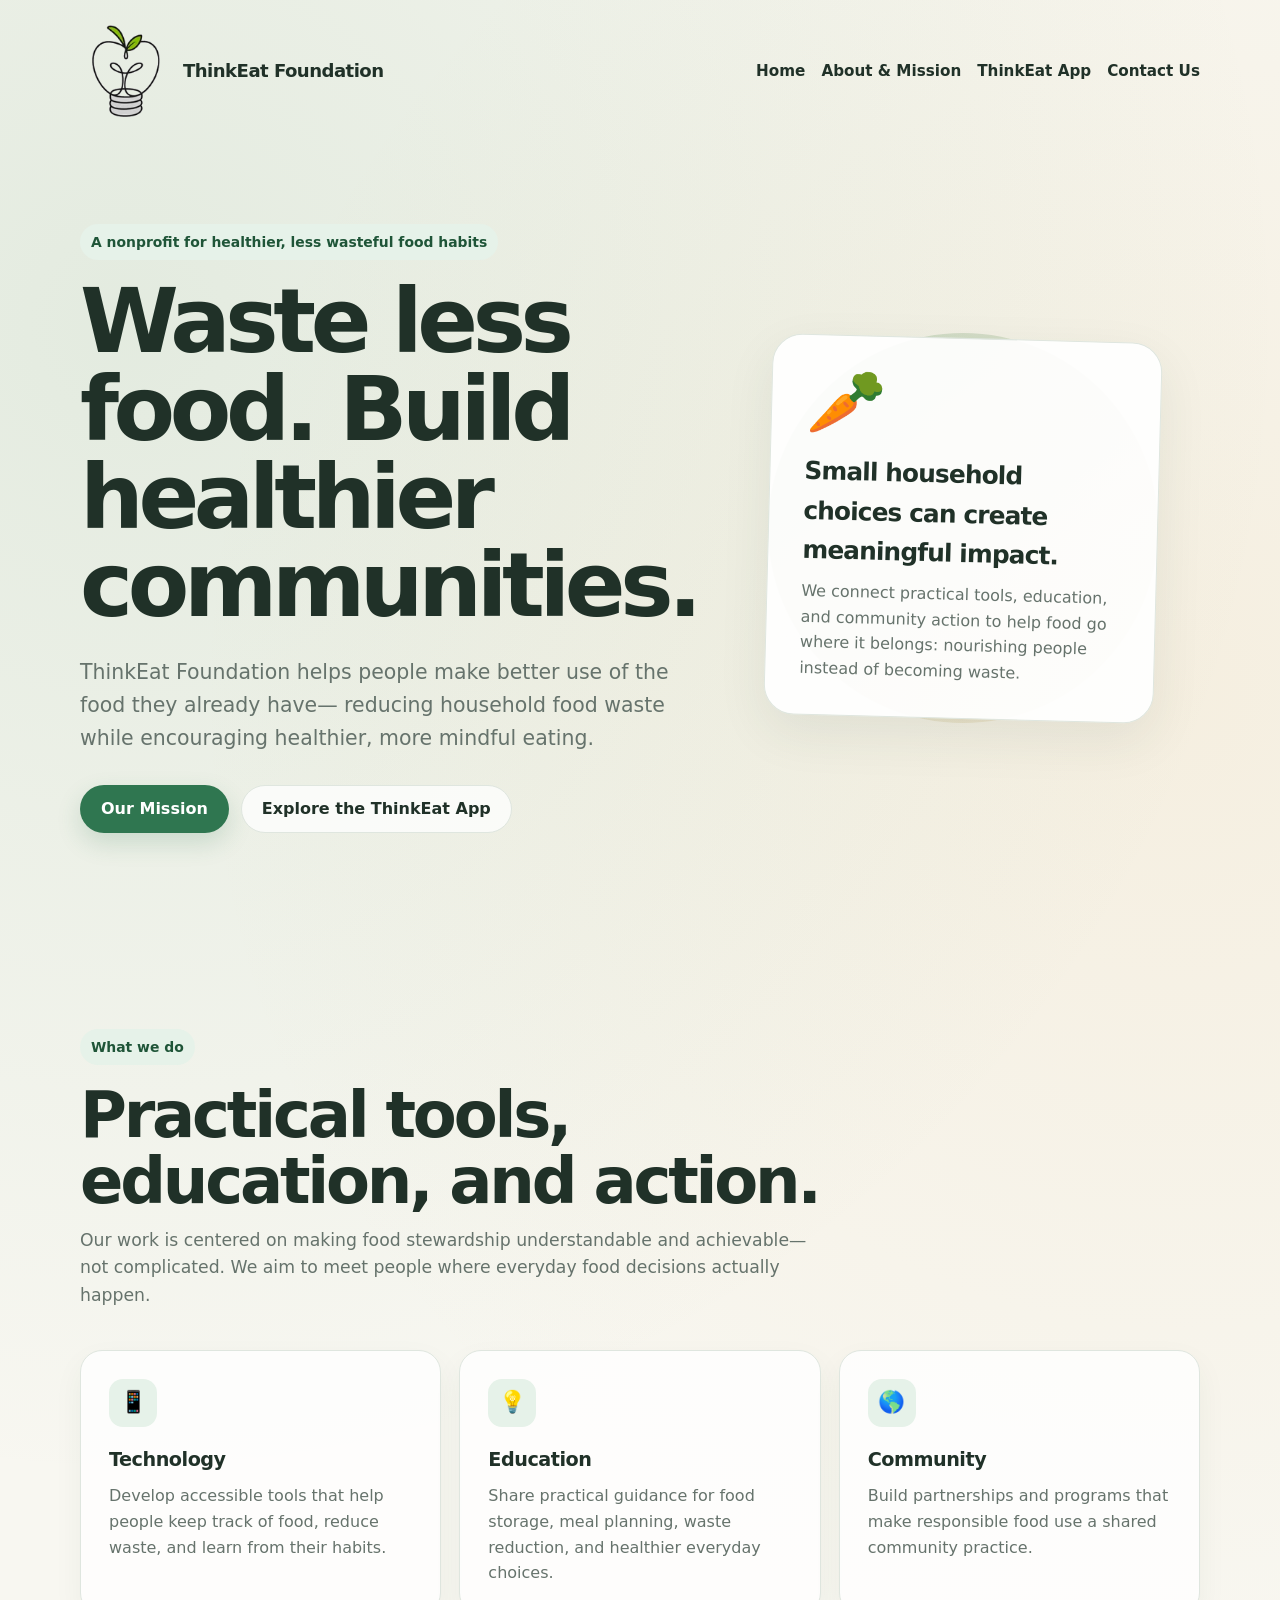
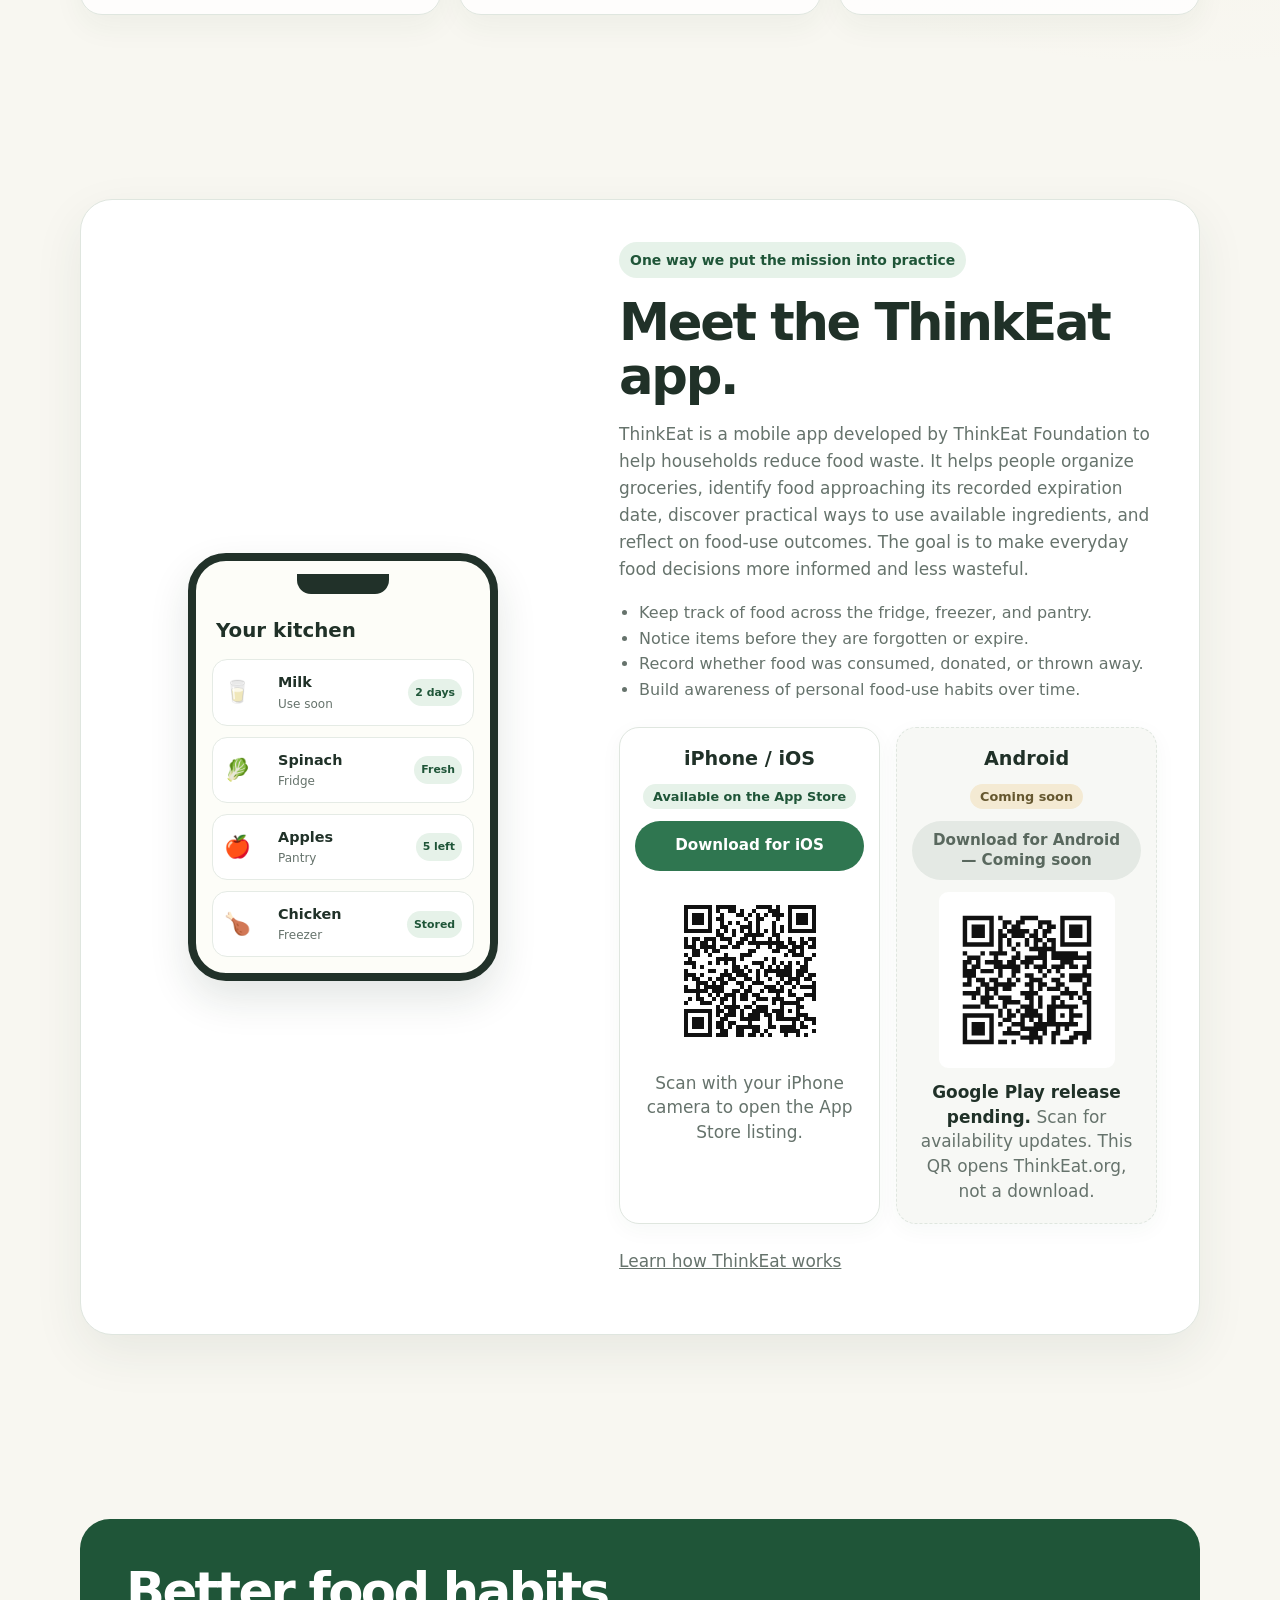
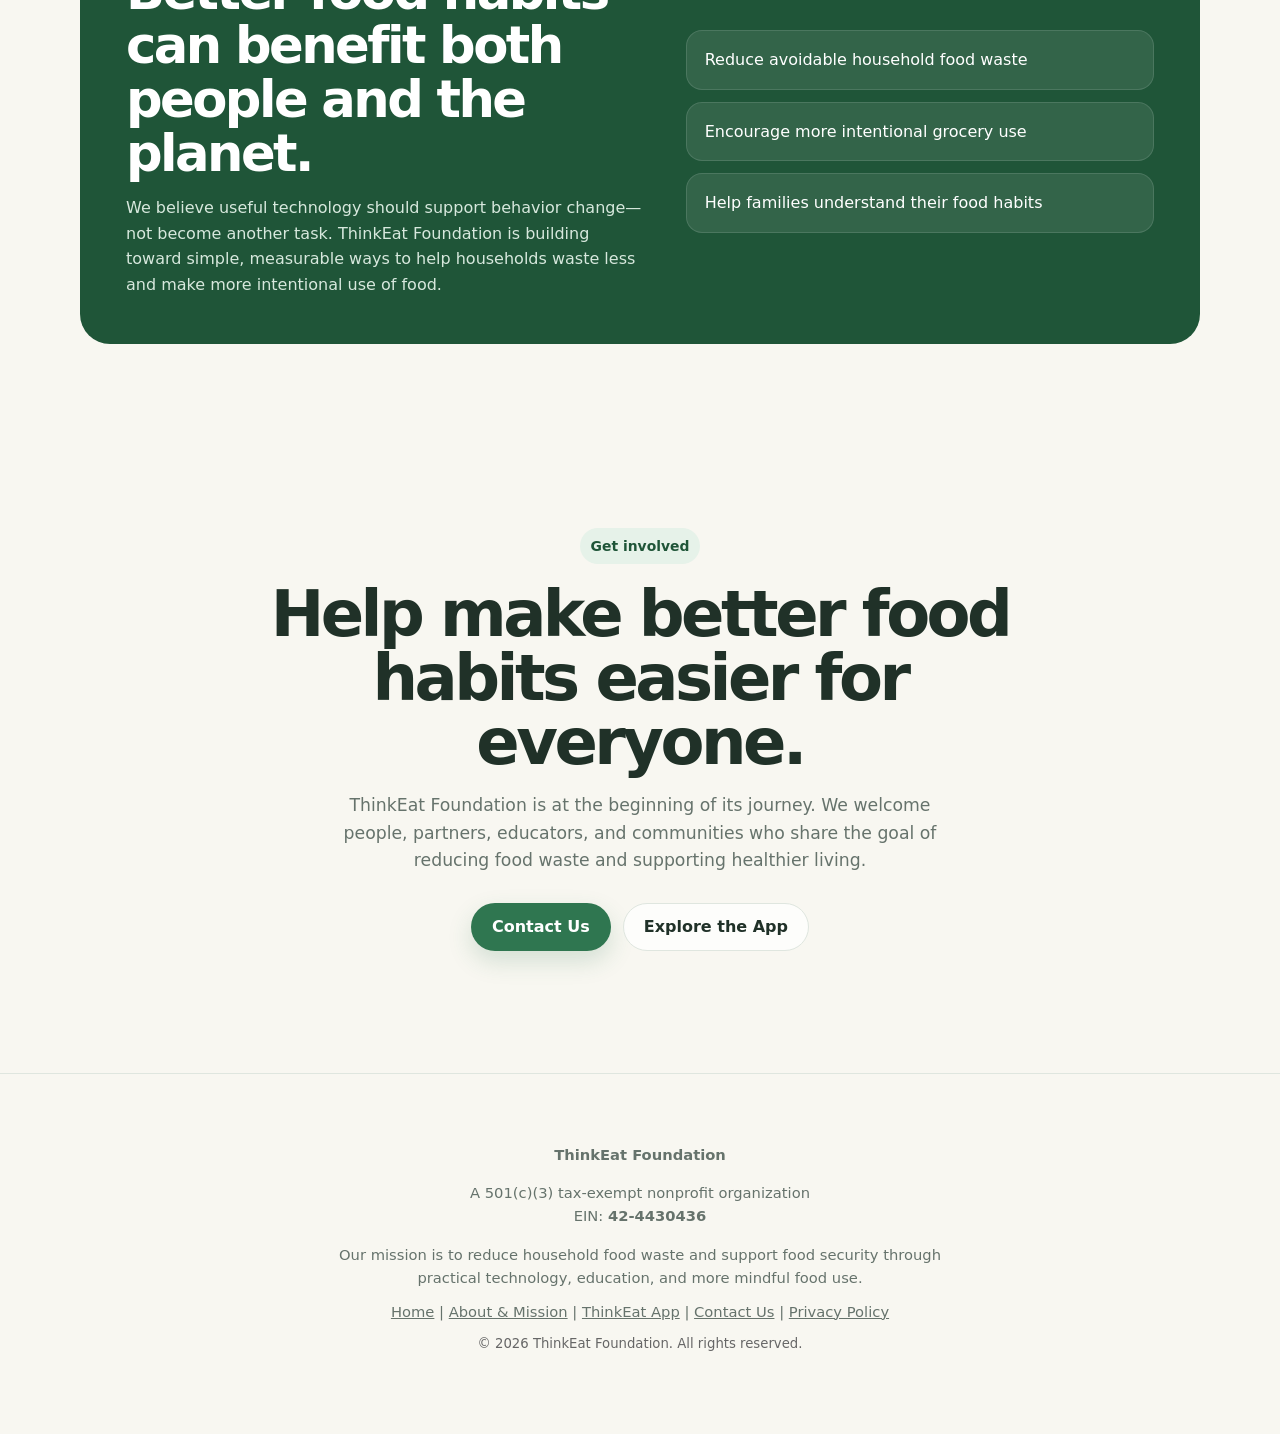
==== commit 2c19122a: "Show side-by-side iOS and Android download buttons and QR cards on homepage" ====
--- a/index.html
+++ b/index.html
@@ -169,14 +169,8 @@
     }
     @media(max-width:700px){.nav{align-items:flex-start;flex-direction:column;gap:13px;padding:16px 0}}
   
-    /* QR code is visible in the homepage app section as well as app.html. */
-    .home-app-qr{display:flex;align-items:center;gap:18px;margin-top:20px;padding:16px;border:1px solid var(--line);background:var(--green-soft);border-radius:18px;max-width:510px}
-    .home-app-qr a{display:block;flex:0 0 176px;line-height:0}
-    .home-app-qr img{display:block;width:176px;height:176px;max-width:100%;background:white;border-radius:8px}
-    .home-app-qr strong{display:block;color:var(--ink)}
-    .home-app-qr p{margin:6px 0 0;color:var(--muted);font-size:.94rem;line-height:1.5}
-    @media(max-width:460px){.home-app-qr{flex-direction:column;align-items:flex-start}.home-app-qr a{flex:0 0 auto}}
-</style>
+    </style>
+  <link rel="stylesheet" href="assets/platform-downloads.css" />
   <script src="analytics-config.js" defer></script>
   <script src="analytics.js" defer></script>
 </head>
@@ -290,13 +284,26 @@
               <li>Record whether food was consumed, donated, or thrown away.</li>
               <li>Build awareness of personal food-use habits over time.</li>
             </ul>
-            <a class="button primary" href="https://apps.apple.com/us/app/thinkeat/id6796200052" rel="noopener noreferrer" target="_blank">View ThinkEat on the App Store (iPhone / iOS)</a>
-            <div class="home-app-qr">
-              <a href="https://apps.apple.com/us/app/thinkeat/id6796200052" rel="noopener noreferrer" target="_blank" aria-label="Open ThinkEat for iPhone / iOS on the Apple App Store">
-                <img src="assets/thinkeat-ios-app-store-qr.svg" width="176" height="176" alt="iPhone / iOS QR code for ThinkEat on the Apple App Store" loading="lazy">
-              </a>
-              <div><strong>For iPhone / iOS only</strong><p>Scan this QR code with your iPhone camera to open ThinkEat in the Apple App Store. Android / Google Play availability is still pending.</p></div>
-            </div>
+    <div class="platform-downloads" aria-label="ThinkEat app download options">
+      <div class="platform-card platform-card--ios">
+        <h3 class="platform-card__heading">iPhone / iOS</h3>
+        <span class="platform-card__status">Available on the App Store</span>
+        <a class="platform-card__button" href="https://apps.apple.com/us/app/thinkeat/id6796200052" rel="noopener noreferrer" target="_blank">Download for iOS</a>
+        <a class="platform-card__qr-link" href="https://apps.apple.com/us/app/thinkeat/id6796200052" rel="noopener noreferrer" target="_blank" aria-label="Open ThinkEat for iPhone in the Apple App Store">
+          <img class="platform-card__qr" src="assets/thinkeat-ios-app-store-qr.svg" width="176" height="176" loading="lazy" alt="iOS QR code linking directly to ThinkEat on the Apple App Store">
+        </a>
+        <p class="platform-card__description">Scan with your iPhone camera to open the App Store listing.</p>
+      </div>
+      <div class="platform-card platform-card--soon">
+        <h3 class="platform-card__heading">Android</h3>
+        <span class="platform-card__status">Coming soon</span>
+        <button class="platform-card__button platform-card__button--disabled" type="button" disabled>Download for Android — Coming soon</button>
+        <a class="platform-card__qr-link" href="https://www.thinkeat.org/app.html#android" aria-label="Android coming soon: scan to view Android availability on the ThinkEat website, not Google Play">
+          <img class="platform-card__qr" src="assets/thinkeat-android-coming-soon-qr.svg" width="176" height="176" loading="lazy" alt="Android coming-soon QR code linking to ThinkEat's website, not to Google Play">
+        </a>
+        <p class="platform-card__description"><strong>Google Play release pending.</strong> Scan for availability updates. This QR opens ThinkEat.org, not a download.</p>
+      </div>
+    </div>
             <p><a href="app.html">Learn how ThinkEat works</a></p>
           </div>
         </div>
--- a/assets/platform-downloads.css
+++ b/assets/platform-downloads.css
@@ -0,0 +1,95 @@
+/* Shared iOS / Android download cards on index.html and app.html. */
+.platform-downloads {
+  display: grid;
+  grid-template-columns: repeat(2, minmax(0, 1fr));
+  align-items: stretch;
+  gap: 16px;
+  margin: 24px 0;
+}
+.platform-card {
+  display: flex;
+  flex-direction: column;
+  align-items: center;
+  gap: 12px;
+  min-width: 0;
+  padding: 19px 15px 20px;
+  border: 1px solid #dfe6df;
+  border-radius: 20px;
+  background: #fff;
+  text-align: center;
+  box-shadow: 0 6px 22px rgba(36,70,49,.04);
+}
+.platform-card--soon {
+  background: #f7f8f5;
+  border-style: dashed;
+}
+.platform-card__heading {
+  margin: 0;
+  color: #203128;
+  font-size: 1.2rem;
+  line-height: 1.3;
+}
+.platform-card__status {
+  display: inline-block;
+  color: #1f5538;
+  background: #e6f2e9;
+  font-size: .8rem;
+  font-weight: 700;
+  border-radius: 999px;
+  padding: 3px 10px;
+  line-height: 1.5;
+}
+.platform-card--soon .platform-card__status { color: #65572f; background: #f4ead3; }
+.platform-card__button {
+  display: flex;
+  align-items: center;
+  justify-content: center;
+  width: 100%;
+  min-height: 50px;
+  padding: 10px 12px;
+  border-radius: 999px;
+  background: #2f7650;
+  color: #fff;
+  font-size: .95rem;
+  line-height: 1.3;
+  font-weight: 750;
+  text-decoration: none;
+  text-align: center;
+  border: 0;
+  font-family: inherit;
+}
+.platform-card__button:hover, .platform-card__button:focus-visible { background: #1f5538; }
+.platform-card__button--disabled {
+  color: #59685e;
+  background: #e4e9e4;
+  cursor: not-allowed;
+}
+.platform-card__qr-link {
+  display: block;
+  width: min(176px, 100%);
+  line-height: 0;
+  border-radius: 9px;
+}
+.platform-card__qr-link:focus-visible { outline: 3px solid #2f7650; outline-offset: 3px; }
+.platform-card__qr {
+  display: block;
+  width: 100%;
+  height: auto;
+  aspect-ratio: 1;
+  background: #fff;
+  border: 6px solid #fff;
+  border-radius: 9px;
+}
+.platform-card__description {
+  margin: 0;
+  max-width: 32ch;
+  color: #526057;
+  font-size: .91rem;
+  line-height: 1.45;
+}
+.platform-card__description strong { color: #203128; }
+@media (max-width: 620px) {
+  .platform-downloads { grid-template-columns: 1fr; }
+  .platform-card { padding: 18px; }
+  .platform-card__button { max-width: 290px; }
+}
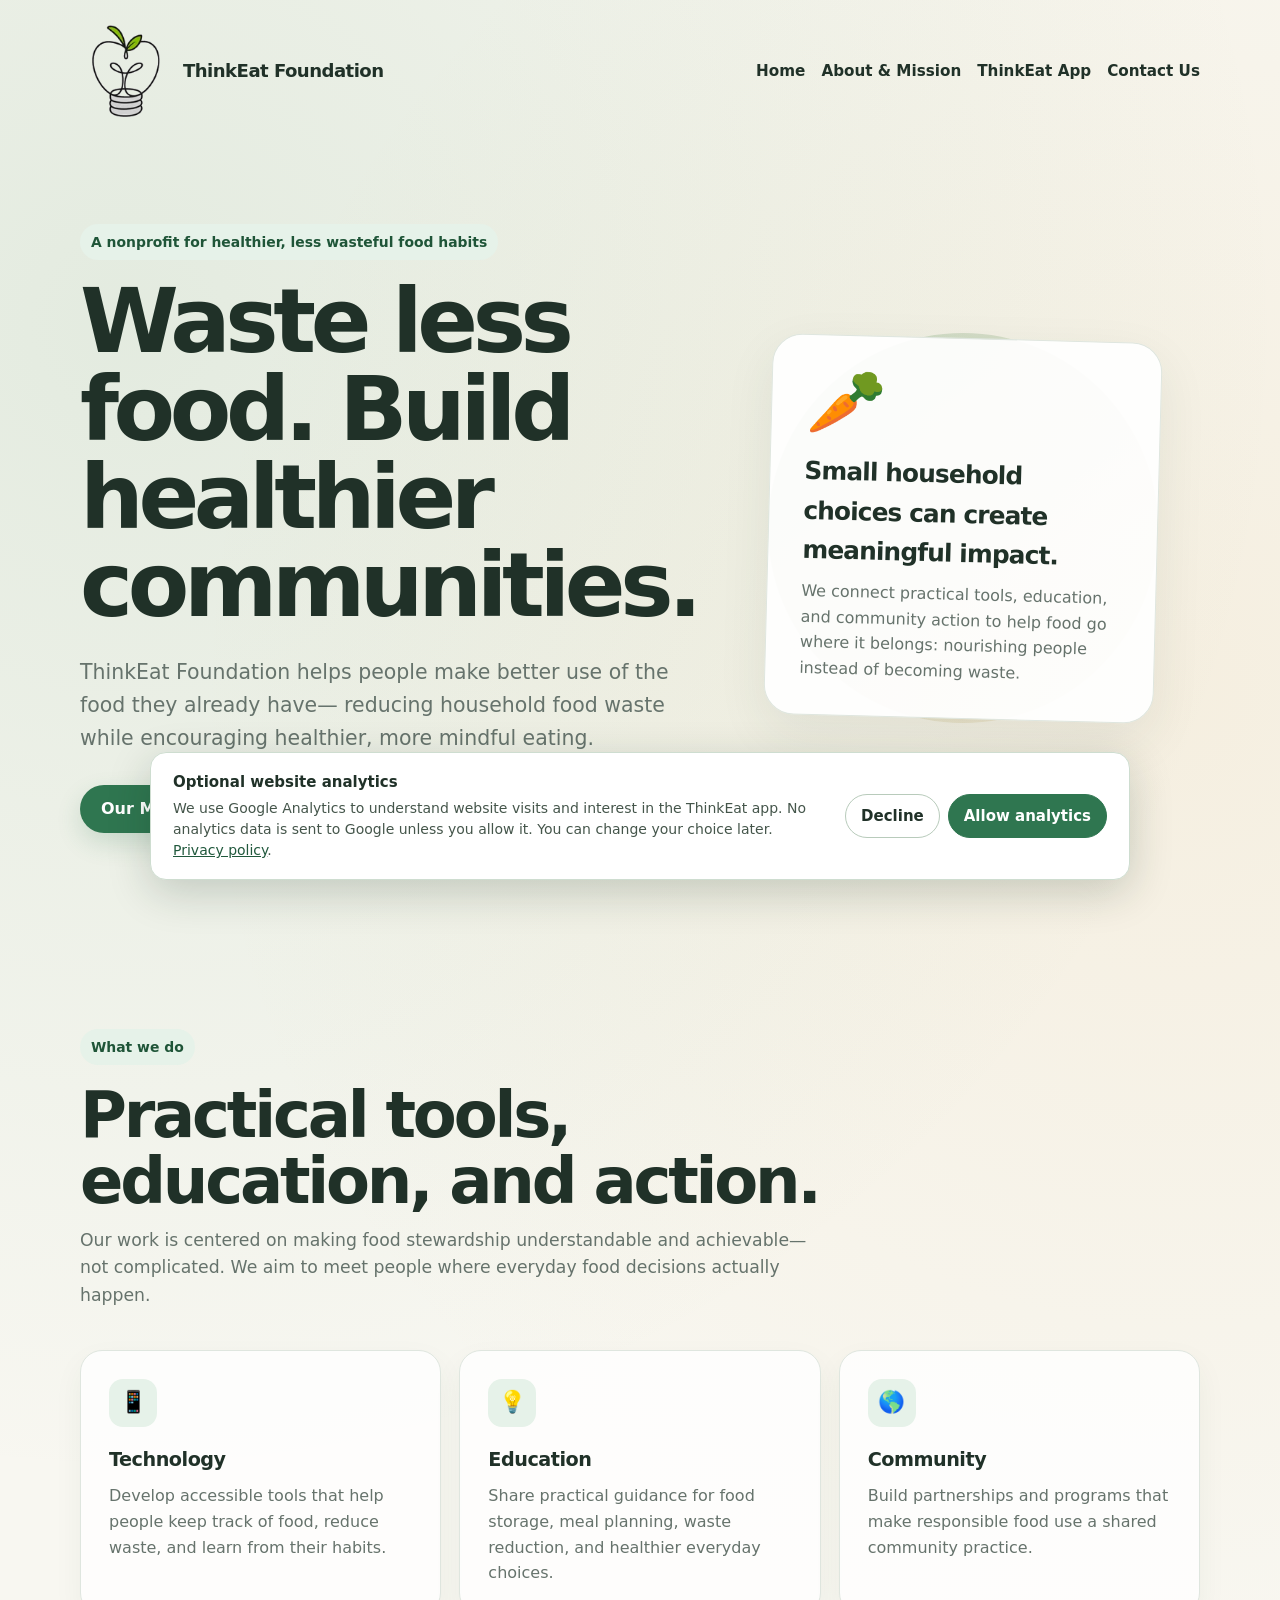
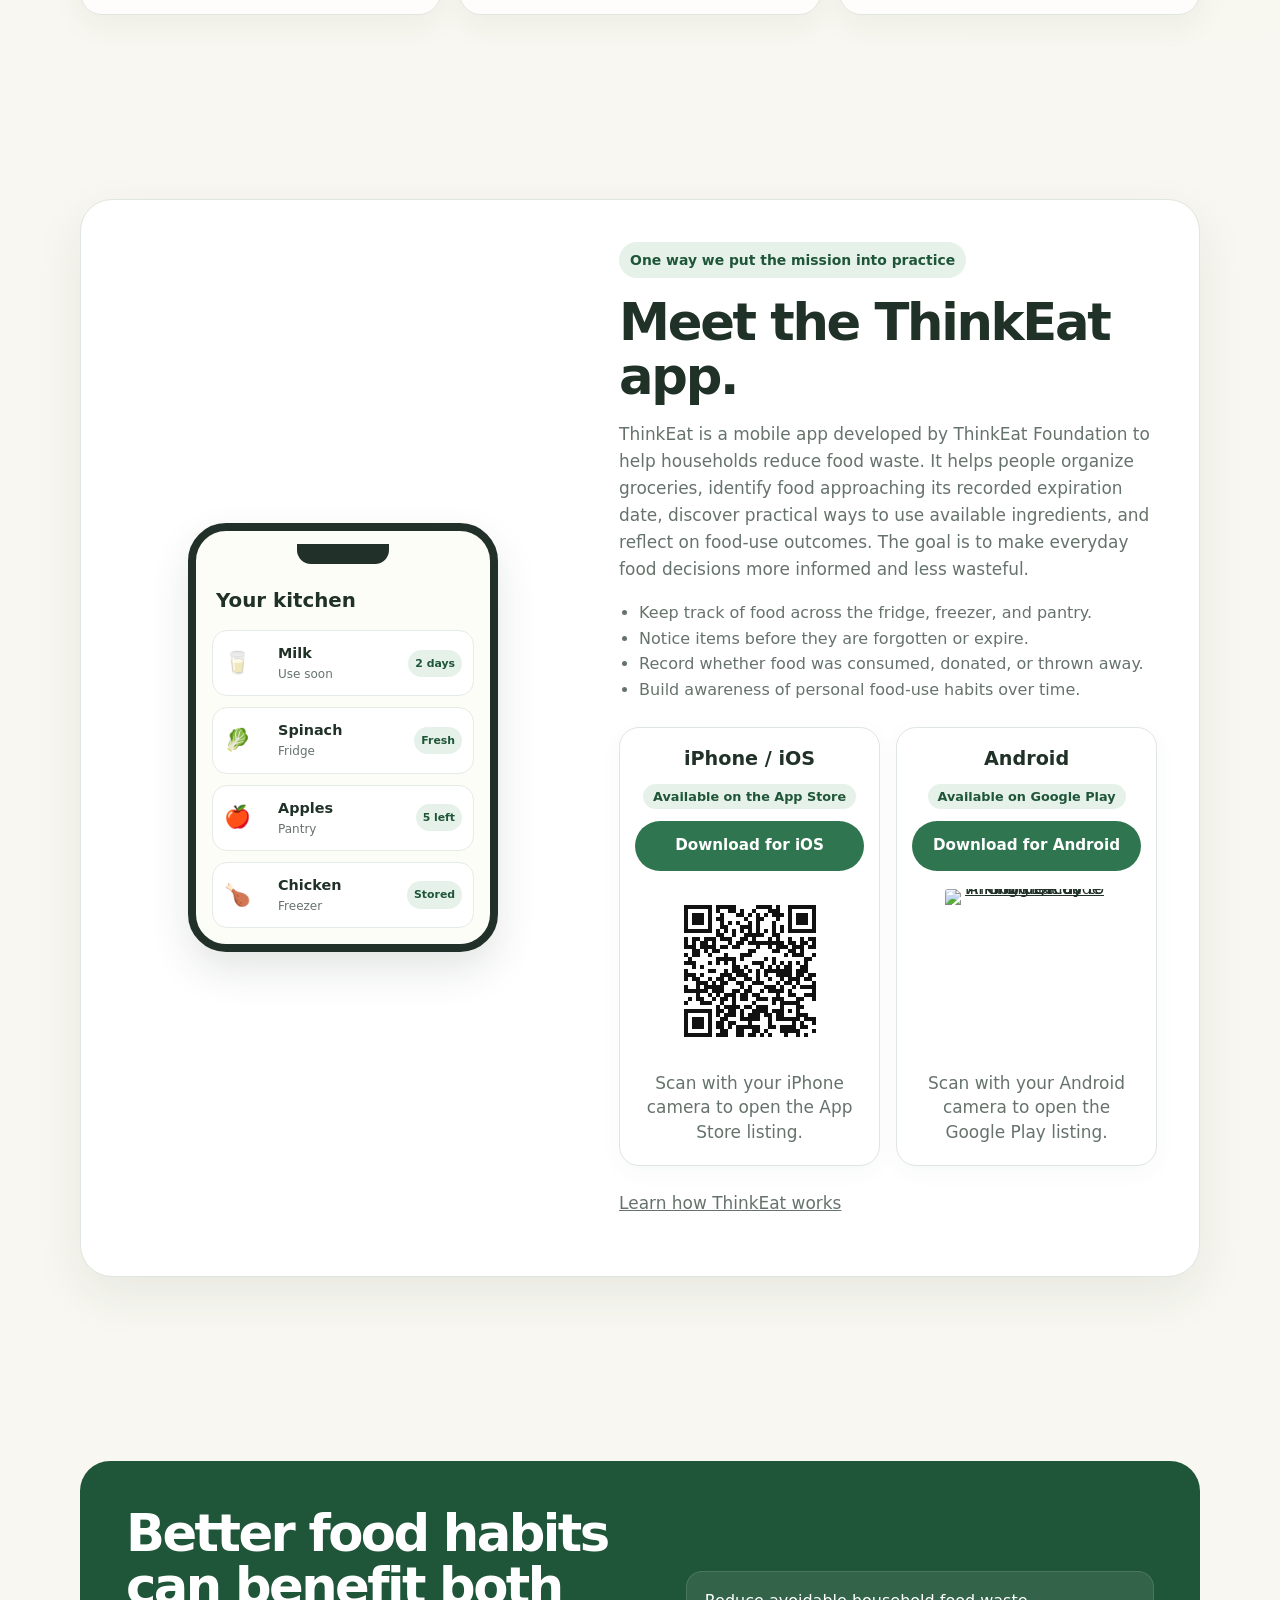
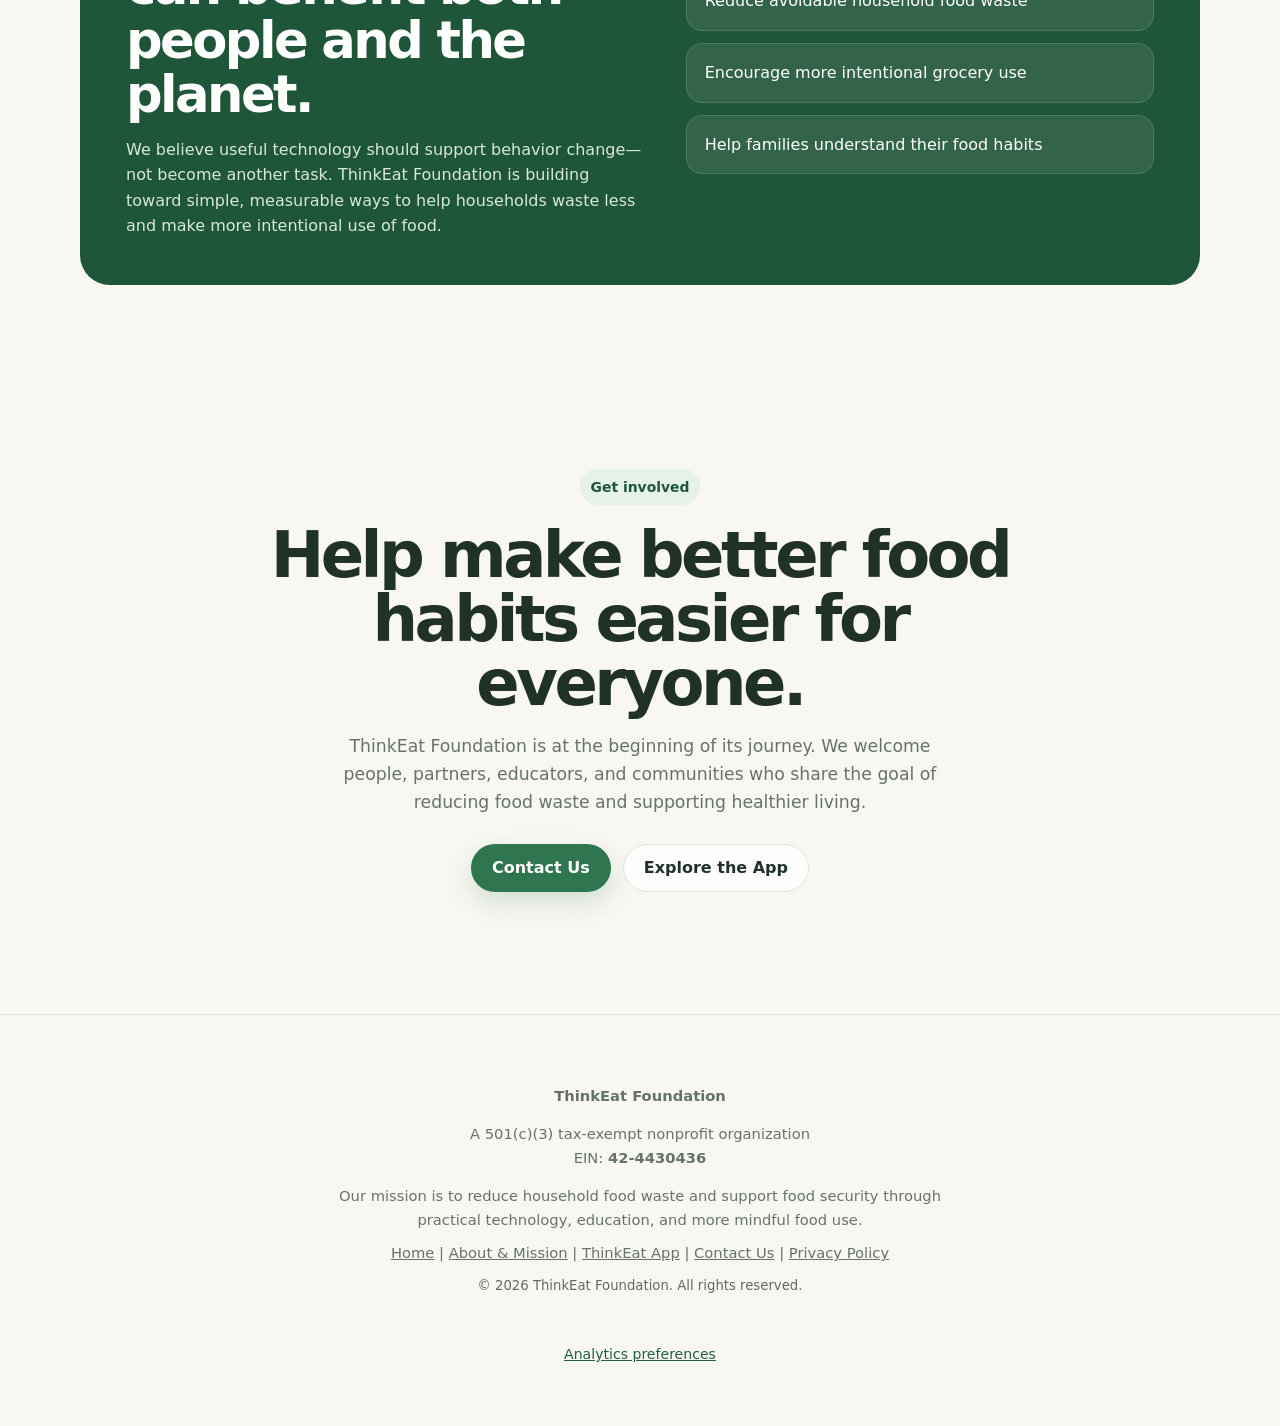
==== commit 25346bf6: "Publish Android Play download and analytics: index.html" ====
--- a/index.html
+++ b/index.html
@@ -294,14 +294,14 @@
         </a>
         <p class="platform-card__description">Scan with your iPhone camera to open the App Store listing.</p>
       </div>
-      <div class="platform-card platform-card--soon">
+      <div class="platform-card platform-card--android">
         <h3 class="platform-card__heading">Android</h3>
-        <span class="platform-card__status">Coming soon</span>
-        <button class="platform-card__button platform-card__button--disabled" type="button" disabled>Download for Android — Coming soon</button>
-        <a class="platform-card__qr-link" href="https://www.thinkeat.org/app.html#android" aria-label="Android coming soon: scan to view Android availability on the ThinkEat website, not Google Play">
-          <img class="platform-card__qr" src="assets/thinkeat-android-coming-soon-qr.svg" width="176" height="176" loading="lazy" alt="Android coming-soon QR code linking to ThinkEat's website, not to Google Play">
+        <span class="platform-card__status">Available on Google Play</span>
+        <a class="platform-card__button" href="https://play.google.com/store/apps/details?id=com.thinkeat.ai&amp;hl=en_US" rel="noopener noreferrer" target="_blank">Download for Android</a>
+        <a class="platform-card__qr-link" href="https://play.google.com/store/apps/details?id=com.thinkeat.ai&amp;hl=en_US" rel="noopener noreferrer" target="_blank" aria-label="Open ThinkEat for Android on Google Play">
+          <img class="platform-card__qr" src="assets/thinkeat-android-google-play-qr.svg" width="176" height="176" loading="lazy" alt="Android QR code linking directly to ThinkEat on Google Play">
         </a>
-        <p class="platform-card__description"><strong>Google Play release pending.</strong> Scan for availability updates. This QR opens ThinkEat.org, not a download.</p>
+        <p class="platform-card__description">Scan with your Android camera to open the Google Play listing.</p>
       </div>
     </div>
             <p><a href="app.html">Learn how ThinkEat works</a></p>
--- a/assets/platform-downloads.css
+++ b/assets/platform-downloads.css
@@ -58,7 +58,7 @@
   border: 0;
   font-family: inherit;
 }
-.platform-card__button:hover, .platform-card__button:focus-visible { background: #1f5538; }
+.platform-card__button:not(:disabled):hover, .platform-card__button:not(:disabled):focus-visible { background: #1f5538; }
 .platform-card__button--disabled {
   color: #59685e;
   background: #e4e9e4;
